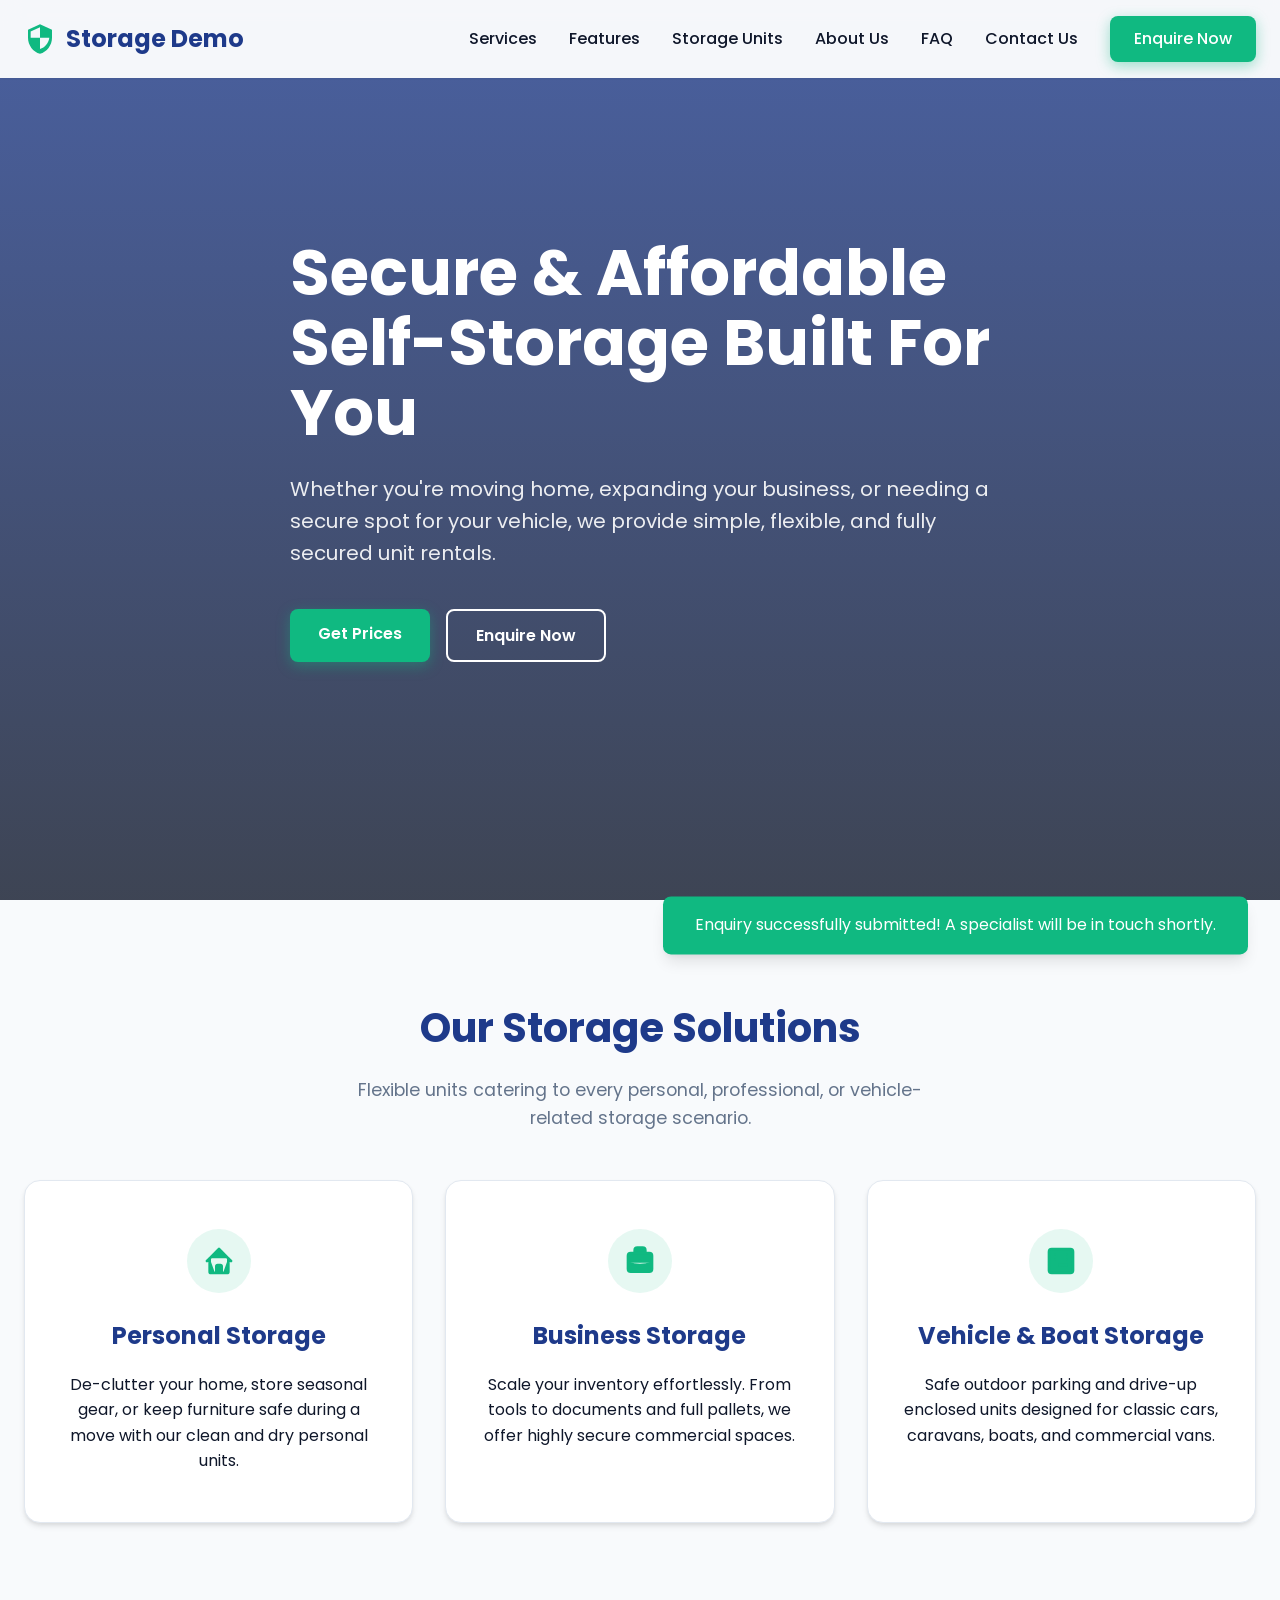
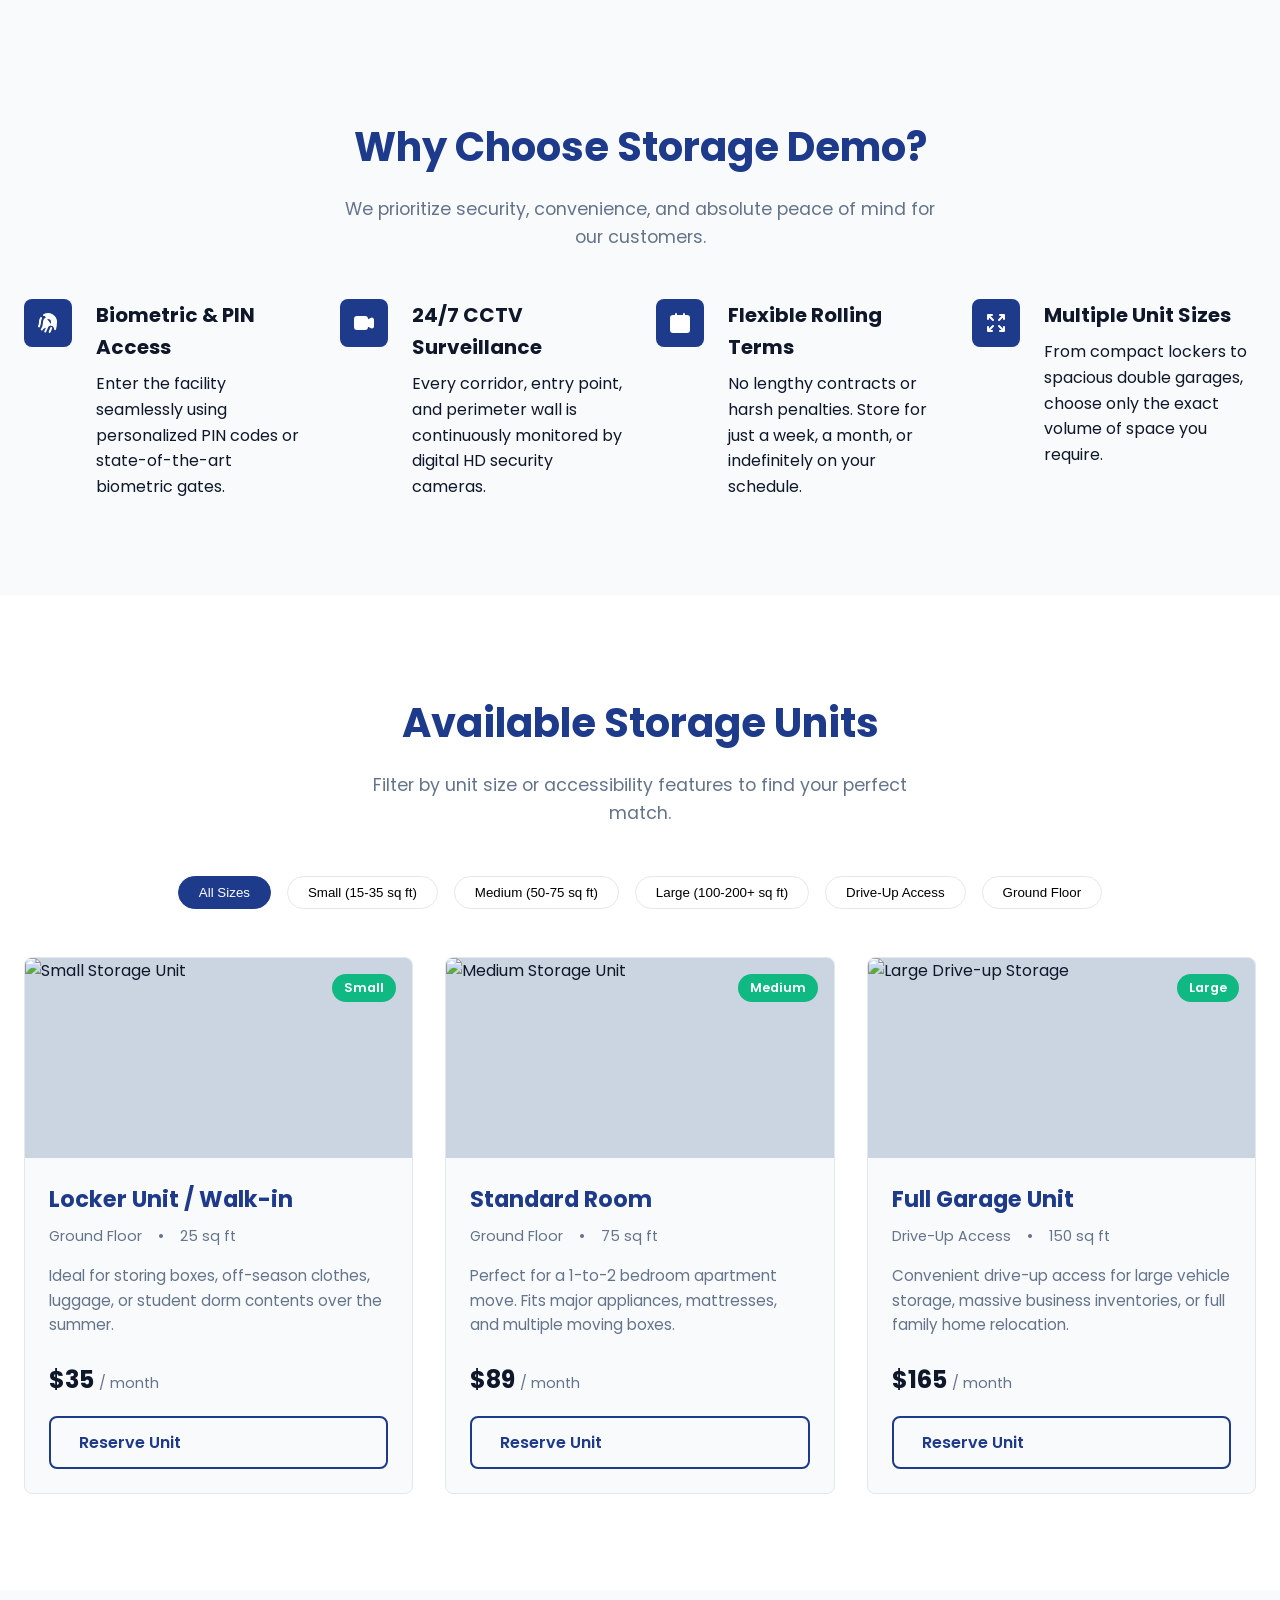
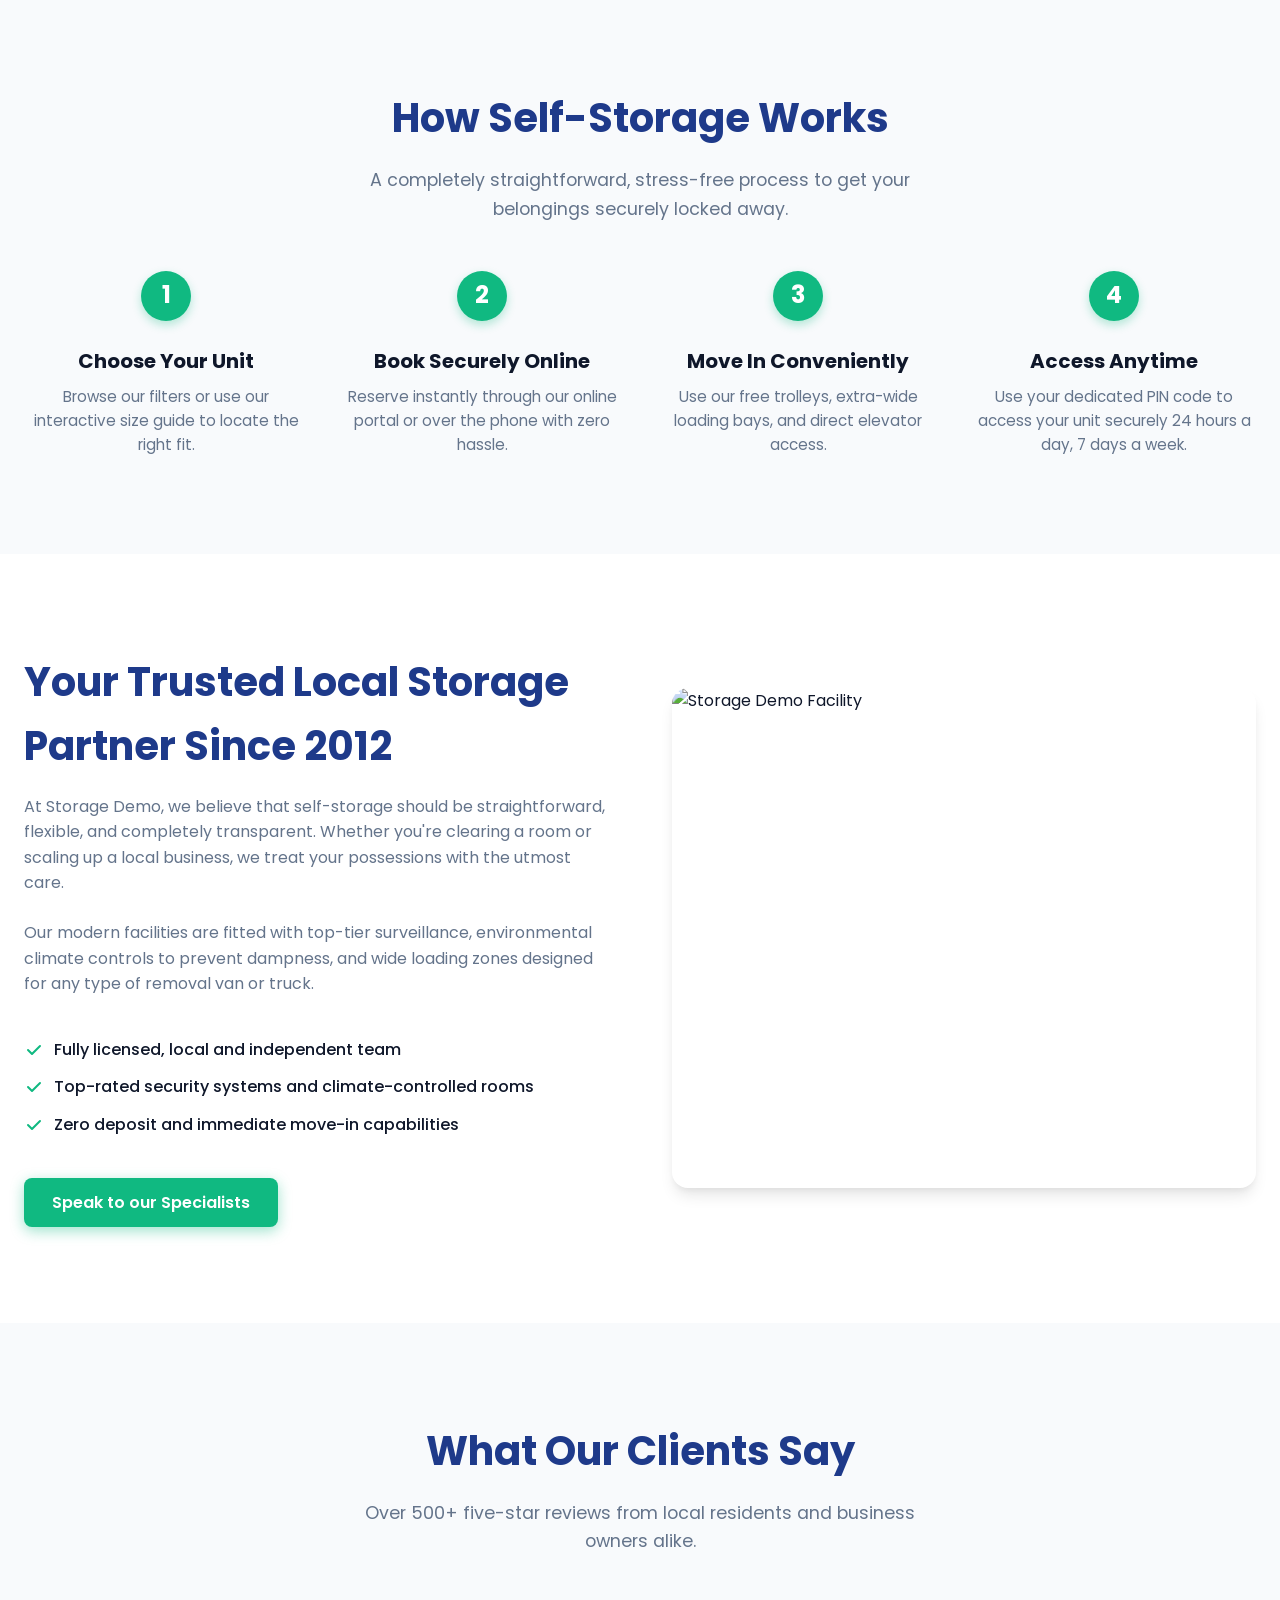
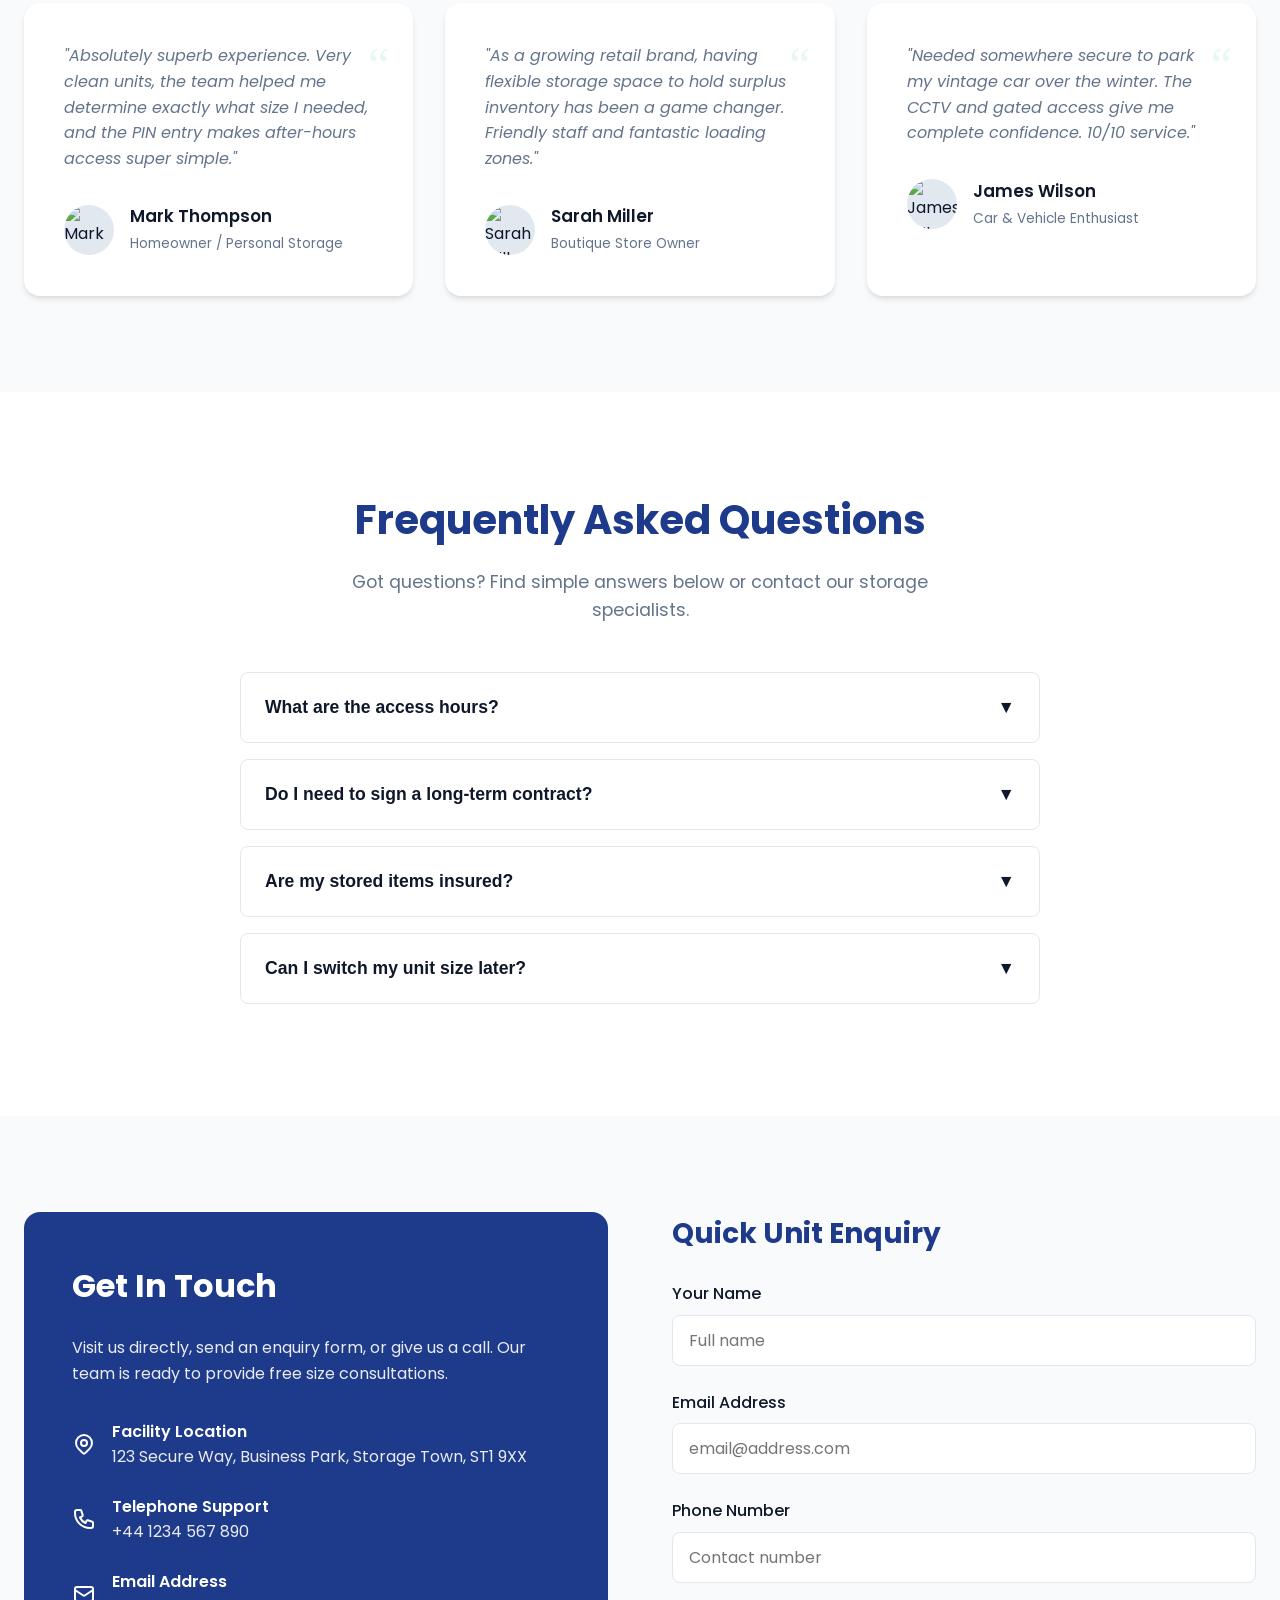
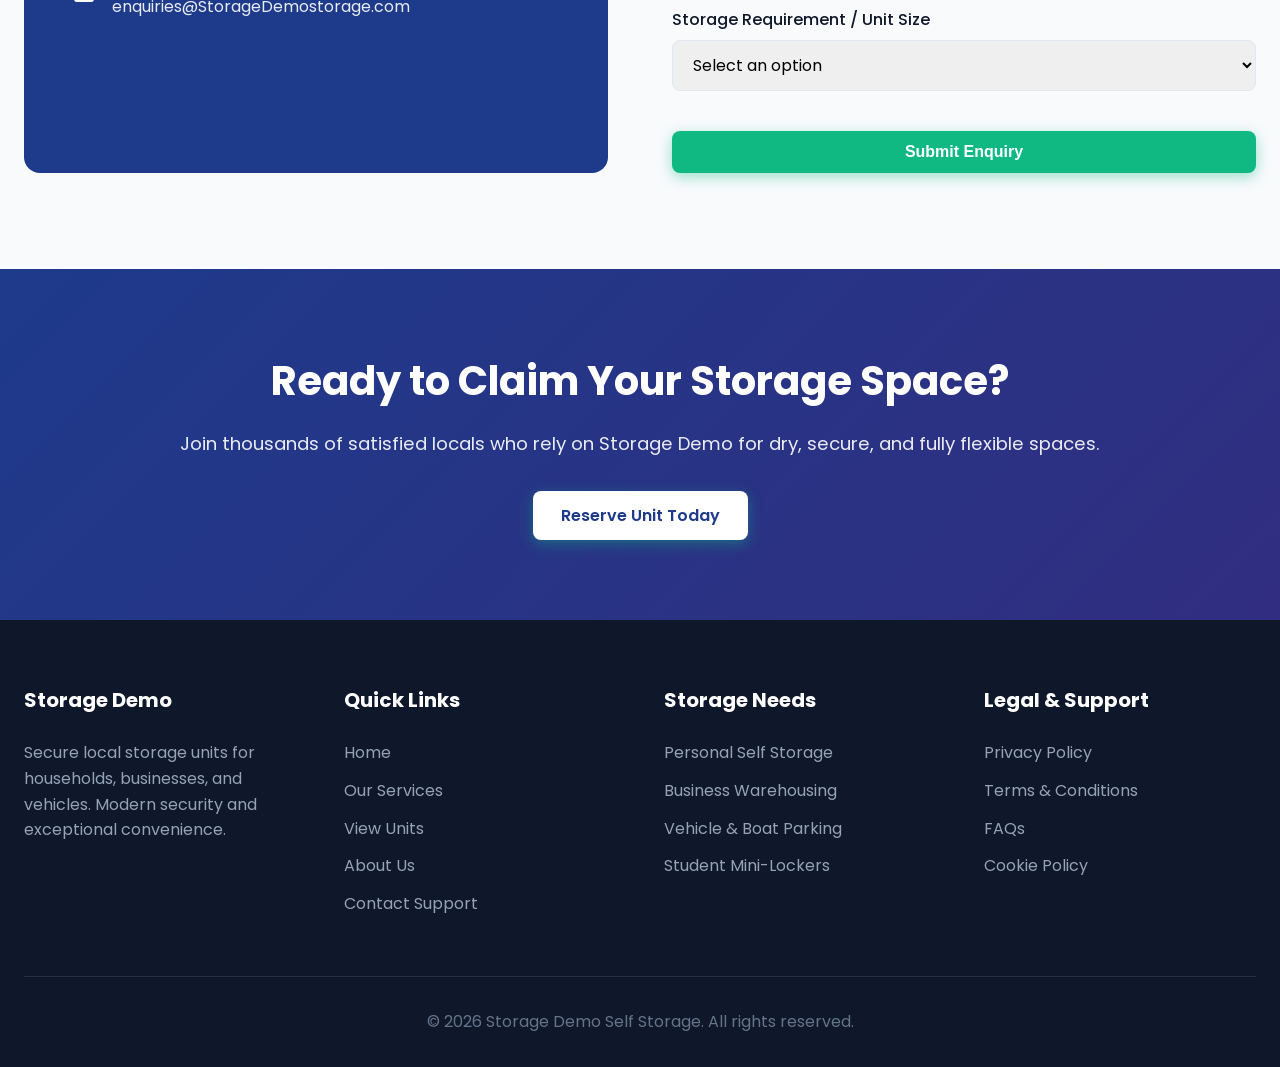
==== index.html @ 761a49e4 "demo storage website" ====
<!DOCTYPE html>
<html lang="en">

<head>
  <meta charset="UTF-8">
  <meta name="viewport" content="width=device-width, initial-scale=1.0">
  <title>Storage Demo Self Storage | Secure, Flexible & Local Storage Units</title>
  <meta name="description"
    content="Secure, flexible local self-storage for personal, business, and vehicle storage needs. Move in today with 24/7 CCTV surveillance and clean modern units.">

  <!-- Preconnect and Google Fonts -->
  <link rel="preconnect" href="https://fonts.googleapis.com">
  <link rel="preconnect" href="https://fonts.gstatic.com" crossorigin>
  <link href="https://fonts.googleapis.com/css2?family=Poppins:wght@300;400;500;600;700&display=swap" rel="stylesheet">

  <!-- Link Custom Stylesheet -->
  <link rel="stylesheet" href="style.css">
</head>

<body>

  <!-- Navigation Bar -->
  <header>
    <div class="container">
      <nav>
        <!-- Brand / Logo -->
        <a href="#home" class="logo">
          <svg viewBox="0 0 24 24" xmlns="http://www.w3.org/2000/svg">
            <path
              d="M12 1L3 5V11C3 16.55 6.84 21.74 12 23C17.16 21.74 21 16.55 21 11V5L12 1ZM12 10.99H19C18.47 14.87 15.68 18.34 12 19.46V11H5V6.3L12 3.19V10.99Z" />
          </svg>
          Storage Demo
        </a>

        <!-- Desktop Navigation Links -->
        <div class="nav-links">
          <a href="#services">Services</a>
          <a href="#features">Features</a>
          <a href="#units">Storage Units</a>
          <a href="about.html">About Us</a>
          <a href="faq.html">FAQ</a>
          <a href="contact.html">Contact Us</a>
          <a href="enquire.html" class="btn btn-primary" style="color: white; padding: 10px 24px;">Enquire Now</a>
        </div>

        <!-- Mobile Hamburger Menu Button -->
        <button class="hamburger" aria-label="Toggle Navigation">
          <svg viewBox="0 0 24 24" fill="none" stroke="currentColor" stroke-width="2">
            <path stroke-linecap="round" stroke-linejoin="round" d="M4 6h16M4 12h16M4 18h16" />
          </svg>
        </button>
      </nav>
    </div>
  </header>

  <!-- Hero Section -->
  <section id="home" class="hero">
    <div class="container">
      <div class="hero-content animate-on-scroll">
        <h1>Secure & Affordable Self-Storage Built For You</h1>
        <p>Whether you're moving home, expanding your business, or needing a secure spot for your vehicle, we provide
          simple, flexible, and fully secured unit rentals.</p>
        <div class="hero-buttons">
          <a href="#units" class="btn btn-primary">Get Prices</a>
          <a href="#contact" class="btn btn-secondary" style="color: white; border-color: white;">Enquire Now</a>
        </div>
      </div>
    </div>
  </section>

  <!-- Services Section -->
  <section id="services" class="services-section">
    <div class="container">
      <h2 class="section-title animate-on-scroll">Our Storage Solutions</h2>
      <p class="section-subtitle animate-on-scroll">Flexible units catering to every personal, professional, or
        vehicle-related storage scenario.</p>

      <div class="services-grid">
        <!-- Service Card 1 -->
        <div class="service-card animate-on-scroll">
          <div class="service-icon">
            <svg viewBox="0 0 24 24" fill="none" stroke="currentColor" stroke-width="2">
              <path stroke-linecap="round" stroke-linejoin="round"
                d="M3 12l2-2m0 0l7-7 7 7M5 10v10a1 1 0 001 1h3m10-11l2 2m-2-2v10a1 1 0 01-1 1h-3m-6 0a1 1 0 001-1v-4a1 1 0 011-1h2a1 1 0 011 1v4a1 1 0 001 1m-6 0h6" />
            </svg>
          </div>
          <h3>Personal Storage</h3>
          <p>De-clutter your home, store seasonal gear, or keep furniture safe during a move with our clean and dry
            personal units.</p>
        </div>

        <!-- Service Card 2 -->
        <div class="service-card animate-on-scroll">
          <div class="service-icon">
            <svg viewBox="0 0 24 24" fill="none" stroke="currentColor" stroke-width="2">
              <path stroke-linecap="round" stroke-linejoin="round"
                d="M21 13.255A23.931 23.931 0 0112 15c-3.183 0-6.22-.62-9-1.745M16 6V4a2 2 0 00-2-2h-4a2 2 0 00-2 2v2m4 6h.01M5 20h14a2 2 0 002-2V8a2 2 0 00-2-2H5a2 2 0 00-2 2v10a2 2 0 002 2z" />
            </svg>
          </div>
          <h3>Business Storage</h3>
          <p>Scale your inventory effortlessly. From tools to documents and full pallets, we offer highly secure
            commercial spaces.</p>
        </div>

        <!-- Service Card 3 -->
        <div class="service-card animate-on-scroll">
          <div class="service-icon">
            <svg viewBox="0 0 24 24" fill="none" stroke="currentColor" stroke-width="2">
              <path stroke-linecap="round" stroke-linejoin="round"
                d="M8 7h8m-8 4h8m-5 4h5M5 3h14a2 2 0 012 2v14a2 2 0 01-2 2H5a2 2 0 01-2-2V5a2 2 0 012-2z" />
            </svg>
          </div>
          <h3>Vehicle & Boat Storage</h3>
          <p>Safe outdoor parking and drive-up enclosed units designed for classic cars, caravans, boats, and commercial
            vans.</p>
        </div>
      </div>
    </div>
  </section>

  <!-- Features Section -->
  <section id="features" class="listing-section" style="background-color: var(--bg-light);">
    <div class="container">
      <h2 class="section-title animate-on-scroll">Why Choose Storage Demo?</h2>
      <p class="section-subtitle animate-on-scroll">We prioritize security, convenience, and absolute peace of mind for
        our customers.</p>

      <div class="features-grid">
        <!-- Feature 1 -->
        <div class="feature-item animate-on-scroll">
          <div class="feature-icon">
            <svg viewBox="0 0 24 24" fill="none" stroke="currentColor" stroke-width="2">
              <path stroke-linecap="round" stroke-linejoin="round"
                d="M12 11c0 3.517-1.009 6.799-2.753 9.571m-3.44-2.04l.054-.09A13.916 13.916 0 008 11a4 4 0 118 0c0 1.017-.07 2.019-.203 3m-2.118 6.844A21.88 21.88 0 0015.171 17m3.839 1.132c.645-2.266.99-4.659.99-7.132A8 8 0 008 4.07M3 15.364c.64-1.319 1-2.8 1-4.364 0-1.457.39-2.823 1.07-4" />
            </svg>
          </div>
          <div class="feature-text">
            <h4>Biometric & PIN Access</h4>
            <p>Enter the facility seamlessly using personalized PIN codes or state-of-the-art biometric gates.</p>
          </div>
        </div>

        <!-- Feature 2 -->
        <div class="feature-item animate-on-scroll">
          <div class="feature-icon">
            <svg viewBox="0 0 24 24" fill="none" stroke="currentColor" stroke-width="2">
              <path stroke-linecap="round" stroke-linejoin="round"
                d="M15 10l4.553-2.276A1 1 0 0121 8.618v6.764a1 1 0 01-1.447.894L15 14M5 18h8a2 2 0 002-2V8a2 2 0 00-2-2H5a2 2 0 00-2 2v8a2 2 0 002 2z" />
            </svg>
          </div>
          <div class="feature-text">
            <h4>24/7 CCTV Surveillance</h4>
            <p>Every corridor, entry point, and perimeter wall is continuously monitored by digital HD security cameras.
            </p>
          </div>
        </div>

        <!-- Feature 3 -->
        <div class="feature-item animate-on-scroll">
          <div class="feature-icon">
            <svg viewBox="0 0 24 24" fill="none" stroke="currentColor" stroke-width="2">
              <path stroke-linecap="round" stroke-linejoin="round"
                d="M8 7V3m8 4V3m-9 8h10M5 21h14a2 2 0 002-2V7a2 2 0 00-2-2H5a2 2 0 00-2 2v12a2 2 0 002 2z" />
            </svg>
          </div>
          <div class="feature-text">
            <h4>Flexible Rolling Terms</h4>
            <p>No lengthy contracts or harsh penalties. Store for just a week, a month, or indefinitely on your
              schedule.</p>
          </div>
        </div>

        <!-- Feature 4 -->
        <div class="feature-item animate-on-scroll">
          <div class="feature-icon">
            <svg viewBox="0 0 24 24" fill="none" stroke="currentColor" stroke-width="2">
              <path stroke-linecap="round" stroke-linejoin="round"
                d="M4 8V4m0 0h4M4 4l5 5m11-1V4m0 0h-4m4 0l-5 5M4 16v4m0 0h4m-4 0l5-5m11 5v-4m0 4h-4m4 0l-5-5" />
            </svg>
          </div>
          <div class="feature-text">
            <h4>Multiple Unit Sizes</h4>
            <p>From compact lockers to spacious double garages, choose only the exact volume of space you require.</p>
          </div>
        </div>
      </div>
    </div>
  </section>

  <!-- Storage Listing Section with Filters -->
  <section id="units" class="listing-section">
    <div class="container">
      <h2 class="section-title animate-on-scroll">Available Storage Units</h2>
      <p class="section-subtitle animate-on-scroll">Filter by unit size or accessibility features to find your perfect
        match.</p>

      <!-- Interactive Filter Controls -->
      <div class="filter-controls animate-on-scroll">
        <button class="filter-btn active" data-filter-type="size" data-filter-value="all">All Sizes</button>
        <button class="filter-btn" data-filter-type="size" data-filter-value="small">Small (15-35 sq ft)</button>
        <button class="filter-btn" data-filter-type="size" data-filter-value="medium">Medium (50-75 sq ft)</button>
        <button class="filter-btn" data-filter-type="size" data-filter-value="large">Large (100-200+ sq ft)</button>
        <button class="filter-btn" data-filter-type="type" data-filter-value="drive-up">Drive-Up Access</button>
        <button class="filter-btn" data-filter-type="type" data-filter-value="ground-floor">Ground Floor</button>
      </div>

      <!-- Filterable Unit Grid -->
      <div class="units-grid animate-on-scroll">

        <!-- Unit 1 -->
        <div class="unit-card" data-size="small" data-type="ground-floor">
          <div class="unit-image">
            <img src="https://images.unsplash.com/photo-1589939705384-5185137a7f0f?auto=format&fit=crop&w=600&q=80"
              alt="Small Storage Unit">
            <span class="unit-tag">Small</span>
          </div>
          <div class="unit-details">
            <h4>Locker Unit / Walk-in</h4>
            <div class="unit-meta">
              <span>Ground Floor</span>
              <span>•</span>
              <span>25 sq ft</span>
            </div>
            <p style="color: var(--text-muted); margin-bottom: 1.5rem; font-size: 0.95rem;">Ideal for storing boxes,
              off-season clothes, luggage, or student dorm contents over the summer.</p>
            <div class="unit-price">$35 <span>/ month</span></div>
            <a href="#contact" class="btn btn-secondary">Reserve Unit</a>
          </div>
        </div>

        <!-- Unit 2 -->
        <div class="unit-card" data-size="medium" data-type="ground-floor">
          <div class="unit-image">
            <img src="https://images.unsplash.com/photo-1578683010236-d716f9a3f461?auto=format&fit=crop&w=600&q=80"
              alt="Medium Storage Unit">
            <span class="unit-tag">Medium</span>
          </div>
          <div class="unit-details">
            <h4>Standard Room</h4>
            <div class="unit-meta">
              <span>Ground Floor</span>
              <span>•</span>
              <span>75 sq ft</span>
            </div>
            <p style="color: var(--text-muted); margin-bottom: 1.5rem; font-size: 0.95rem;">Perfect for a 1-to-2 bedroom
              apartment move. Fits major appliances, mattresses, and multiple moving boxes.</p>
            <div class="unit-price">$89 <span>/ month</span></div>
            <a href="#contact" class="btn btn-secondary">Reserve Unit</a>
          </div>
        </div>

        <!-- Unit 3 -->
        <div class="unit-card" data-size="large" data-type="drive-up">
          <div class="unit-image">
            <img src="https://images.unsplash.com/photo-1605810230434-7631ac76ec81?auto=format&fit=crop&w=600&q=80"
              alt="Large Drive-up Storage">
            <span class="unit-tag">Large</span>
          </div>
          <div class="unit-details">
            <h4>Full Garage Unit</h4>
            <div class="unit-meta">
              <span>Drive-Up Access</span>
              <span>•</span>
              <span>150 sq ft</span>
            </div>
            <p style="color: var(--text-muted); margin-bottom: 1.5rem; font-size: 0.95rem;">Convenient drive-up access
              for large vehicle storage, massive business inventories, or full family home relocation.</p>
            <div class="unit-price">$165 <span>/ month</span></div>
            <a href="#contact" class="btn btn-secondary">Reserve Unit</a>
          </div>
        </div>

      </div>
    </div>
  </section>

  <!-- Process Section -->
  <section id="process" style="background-color: var(--bg-light);">
    <div class="container">
      <h2 class="section-title animate-on-scroll">How Self-Storage Works</h2>
      <p class="section-subtitle animate-on-scroll">A completely straightforward, stress-free process to get your
        belongings securely locked away.</p>

      <div class="process-grid animate-on-scroll">
        <div class="process-step">
          <div class="step-number">1</div>
          <h4>Choose Your Unit</h4>
          <p style="color: var(--text-muted); font-size: 0.95rem;">Browse our filters or use our interactive size guide
            to locate the right fit.</p>
        </div>
        <div class="process-step">
          <div class="step-number">2</div>
          <h4>Book Securely Online</h4>
          <p style="color: var(--text-muted); font-size: 0.95rem;">Reserve instantly through our online portal or over
            the phone with zero hassle.</p>
        </div>
        <div class="process-step">
          <div class="step-number">3</div>
          <h4>Move In Conveniently</h4>
          <p style="color: var(--text-muted); font-size: 0.95rem;">Use our free trolleys, extra-wide loading bays, and
            direct elevator access.</p>
        </div>
        <div class="process-step">
          <div class="step-number">4</div>
          <h4>Access Anytime</h4>
          <p style="color: var(--text-muted); font-size: 0.95rem;">Use your dedicated PIN code to access your unit
            securely 24 hours a day, 7 days a week.</p>
        </div>
      </div>
    </div>
  </section>

  <!-- About Us Section -->
  <section id="about" class="about-section">
    <div class="container about-container">
      <div class="about-content animate-on-scroll">
        <h2 class="section-title" style="text-align: left;">Your Trusted Local Storage Partner Since 2012</h2>
        <p style="margin-bottom: 1.5rem; color: var(--text-muted);">At Storage Demo, we believe that self-storage should
          be straightforward, flexible, and completely transparent. Whether you're clearing a room or scaling up a local
          business, we treat your possessions with the utmost care.</p>
        <p style="margin-bottom: 2.5rem; color: var(--text-muted);">Our modern facilities are fitted with top-tier
          surveillance, environmental climate controls to prevent dampness, and wide loading zones designed for any type
          of removal van or truck.</p>
        <ul style="margin-bottom: 2.5rem; display: flex; flex-direction: column; gap: 0.75rem;">
          <li style="display: flex; align-items: center; gap: 10px; font-weight: 500;">
            <svg style="width: 20px; height: 20px; fill: var(--accent);" viewBox="0 0 20 20">
              <path fill-rule="evenodd"
                d="M16.707 5.293a1 1 0 010 1.414l-8 8a1 1 0 01-1.414 0l-4-4a1 1 0 011.414-1.414L8 12.586l7.293-7.293a1 1 0 011.414 0z"
                clip-rule="evenodd" />
            </svg>
            Fully licensed, local and independent team
          </li>
          <li style="display: flex; align-items: center; gap: 10px; font-weight: 500;">
            <svg style="width: 20px; height: 20px; fill: var(--accent);" viewBox="0 0 20 20">
              <path fill-rule="evenodd"
                d="M16.707 5.293a1 1 0 010 1.414l-8 8a1 1 0 01-1.414 0l-4-4a1 1 0 011.414-1.414L8 12.586l7.293-7.293a1 1 0 011.414 0z"
                clip-rule="evenodd" />
            </svg>
            Top-rated security systems and climate-controlled rooms
          </li>
          <li style="display: flex; align-items: center; gap: 10px; font-weight: 500;">
            <svg style="width: 20px; height: 20px; fill: var(--accent);" viewBox="0 0 20 20">
              <path fill-rule="evenodd"
                d="M16.707 5.293a1 1 0 010 1.414l-8 8a1 1 0 01-1.414 0l-4-4a1 1 0 011.414-1.414L8 12.586l7.293-7.293a1 1 0 011.414 0z"
                clip-rule="evenodd" />
            </svg>
            Zero deposit and immediate move-in capabilities
          </li>
        </ul>
        <a href="#contact" class="btn btn-primary">Speak to our Specialists</a>
      </div>
      <div class="about-img animate-on-scroll">
        <img src="https://images.unsplash.com/photo-1589792923962-537704632910?auto=format&fit=crop&w=1000&q=80"
          alt="Storage Demo Facility">
      </div>
    </div>
  </section>

  <!-- Testimonials Section -->
  <section id="testimonials" style="background-color: var(--bg-light);">
    <div class="container">
      <h2 class="section-title animate-on-scroll">What Our Clients Say</h2>
      <p class="section-subtitle animate-on-scroll">Over 500+ five-star reviews from local residents and business owners
        alike.</p>

      <div class="testimonials-grid animate-on-scroll">
        <!-- Testimonial 1 -->
        <div class="testimonial-card">
          <div class="quote-icon">“</div>
          <p style="color: var(--text-muted); font-style: italic; z-index: 2; position: relative;">"Absolutely superb
            experience. Very clean units, the team helped me determine exactly what size I needed, and the PIN entry
            makes after-hours access super simple."</p>
          <div class="user-info">
            <img src="https://images.unsplash.com/photo-1507003211169-0a1dd7228f2d?auto=format&fit=crop&w=100&q=80"
              alt="Mark Thompson" class="avatar">
            <div>
              <h5 style="font-weight: 600; font-size: 1.05rem;">Mark Thompson</h5>
              <span style="font-size: 0.85rem; color: var(--text-muted);">Homeowner / Personal Storage</span>
            </div>
          </div>
        </div>

        <!-- Testimonial 2 -->
        <div class="testimonial-card">
          <div class="quote-icon">“</div>
          <p style="color: var(--text-muted); font-style: italic; z-index: 2; position: relative;">"As a growing retail
            brand, having flexible storage space to hold surplus inventory has been a game changer. Friendly staff and
            fantastic loading zones."</p>
          <div class="user-info">
            <img src="https://images.unsplash.com/photo-1494790108377-be9c29b29330?auto=format&fit=crop&w=100&q=80"
              alt="Sarah Miller" class="avatar">
            <div>
              <h5 style="font-weight: 600; font-size: 1.05rem;">Sarah Miller</h5>
              <span style="font-size: 0.85rem; color: var(--text-muted);">Boutique Store Owner</span>
            </div>
          </div>
        </div>

        <!-- Testimonial 3 -->
        <div class="testimonial-card">
          <div class="quote-icon">“</div>
          <p style="color: var(--text-muted); font-style: italic; z-index: 2; position: relative;">"Needed somewhere
            secure to park my vintage car over the winter. The CCTV and gated access give me complete confidence. 10/10
            service."</p>
          <div class="user-info">
            <img src="https://images.unsplash.com/photo-1500648767791-00dcc994a43e?auto=format&fit=crop&w=100&q=80"
              alt="James Wilson" class="avatar">
            <div>
              <h5 style="font-weight: 600; font-size: 1.05rem;">James Wilson</h5>
              <span style="font-size: 0.85rem; color: var(--text-muted);">Car & Vehicle Enthusiast</span>
            </div>
          </div>
        </div>
      </div>
    </div>
  </section>

  <!-- FAQ Section with Accordion -->
  <section id="faq" class="about-section">
    <div class="container">
      <h2 class="section-title animate-on-scroll">Frequently Asked Questions</h2>
      <p class="section-subtitle animate-on-scroll">Got questions? Find simple answers below or contact our storage
        specialists.</p>

      <div class="faq-container animate-on-scroll">
        <!-- FAQ 1 -->
        <div class="accordion-item">
          <button class="accordion-header">
            What are the access hours?
            <span class="icon-toggle">▼</span>
          </button>
          <div class="accordion-content">
            <p>Our facility provides 24-hour access, 7 days a week for all standard and premium units. Each customer is
              assigned a unique PIN code that operates the main entry gates and internal doors.</p>
          </div>
        </div>

        <!-- FAQ 2 -->
        <div class="accordion-item">
          <button class="accordion-header">
            Do I need to sign a long-term contract?
            <span class="icon-toggle">▼</span>
          </button>
          <div class="accordion-content">
            <p>Not at all! We operate on flexible, rolling agreements with a 7-day minimum rental period. You only pay
              for the exact duration you use the unit.</p>
          </div>
        </div>

        <!-- FAQ 3 -->
        <div class="accordion-item">
          <button class="accordion-header">
            Are my stored items insured?
            <span class="icon-toggle">▼</span>
          </button>
          <div class="accordion-content">
            <p>Yes. While we maintain a highly secure facility, we require all customers to carry active insurance for
              their stored goods. We offer affordable coverage policies directly at the front office during move-in.</p>
          </div>
        </div>

        <!-- FAQ 4 -->
        <div class="accordion-item">
          <button class="accordion-header">
            Can I switch my unit size later?
            <span class="icon-toggle">▼</span>
          </button>
          <div class="accordion-content">
            <p>Absolutely. If you find you need more or less space, our team makes it extremely simple to transfer to a
              different sized unit at any time, subject to availability.</p>
          </div>
        </div>
      </div>
    </div>
  </section>

  <!-- Contact Section -->
  <section id="contact" style="background-color: var(--bg-light);">
    <div class="container">
      <div class="contact-grid">
        <!-- Location & Contact Info -->
        <div class="contact-info animate-on-scroll">
          <h3>Get In Touch</h3>
          <p style="margin-bottom: 2rem; opacity: 0.9;">Visit us directly, send an enquiry form, or give us a call. Our
            team is ready to provide free size consultations.</p>

          <div class="contact-item">
            <svg style="width: 24px; height: 24px; fill: none; stroke: currentColor; stroke-width: 2;"
              viewBox="0 0 24 24">
              <path stroke-linecap="round" stroke-linejoin="round"
                d="M17.657 16.657L13.414 20.9a2 2 0 01-2.827 0l-4.244-4.243a8 8 0 1111.314 0z" />
              <path stroke-linecap="round" stroke-linejoin="round" d="M15 11a3 3 0 11-6 0 3 3 0 016 0z" />
            </svg>
            <div>
              <span style="display: block; font-weight: 600;">Facility Location</span>
              <span style="opacity: 0.9;">123 Secure Way, Business Park, Storage Town, ST1 9XX</span>
            </div>
          </div>

          <div class="contact-item">
            <svg style="width: 24px; height: 24px; fill: none; stroke: currentColor; stroke-width: 2;"
              viewBox="0 0 24 24">
              <path stroke-linecap="round" stroke-linejoin="round"
                d="M3 5a2 2 0 012-2h3.28a1 1 0 01.948.684l1.498 4.493a1 1 0 01-.502 1.21l-2.257 1.13a11.042 11.042 0 005.516 5.516l1.13-2.257a1 1 0 011.21-.502l4.493 1.498a1 1 0 01.684.949V19a2 2 0 01-2 2h-1C9.716 21 3 14.284 3 6V5z" />
            </svg>
            <div>
              <span style="display: block; font-weight: 600;">Telephone Support</span>
              <span style="opacity: 0.9;">+44 1234 567 890</span>
            </div>
          </div>

          <div class="contact-item">
            <svg style="width: 24px; height: 24px; fill: none; stroke: currentColor; stroke-width: 2;"
              viewBox="0 0 24 24">
              <path stroke-linecap="round" stroke-linejoin="round"
                d="M3 8l7.89 5.26a2 2 0 002.22 0L21 8M5 19h14a2 2 0 002-2V7a2 2 0 00-2-2H5a2 2 0 00-2 2v10a2 2 0 002 2z" />
            </svg>
            <div>
              <span style="display: block; font-weight: 600;">Email Address</span>
              <span style="opacity: 0.9;">enquiries@StorageDemostorage.com</span>
            </div>
          </div>
        </div>

        <!-- Enquiry Form -->
        <div class="contact-form animate-on-scroll">
          <h3 style="font-size: 1.75rem; margin-bottom: 1.5rem; color: var(--primary);">Quick Unit Enquiry</h3>
          <form id="enquiry-form">
            <div class="form-group">
              <label for="name">Your Name</label>
              <input type="text" id="name" placeholder="Full name" required>
            </div>

            <div class="form-group">
              <label for="email">Email Address</label>
              <input type="email" id="email" placeholder="email@address.com" required>
            </div>

            <div class="form-group">
              <label for="phone">Phone Number</label>
              <input type="tel" id="phone" placeholder="Contact number" required>
            </div>

            <div class="form-group">
              <label for="storage-needs">Storage Requirement / Unit Size</label>
              <select id="storage-needs" required>
                <option value="" disabled selected>Select an option</option>
                <option value="small">Small Locker / Box Room</option>
                <option value="medium">Medium Standard Unit</option>
                <option value="large">Large Garage / Drive-Up</option>
                <option value="vehicle">Car & Vehicle Storage</option>
                <option value="unsure">Not Sure - Needs Advice</option>
              </select>
            </div>

            <button type="submit" class="btn btn-primary" style="margin-top: 1rem;">Submit Enquiry</button>
          </form>
        </div>
      </div>
    </div>
  </section>

  <!-- Final CTA Banner -->
  <section class="final-cta">
    <div class="container animate-on-scroll">
      <h2 style="font-size: 2.5rem; margin-bottom: 1rem;">Ready to Claim Your Storage Space?</h2>
      <p style="font-size: 1.15rem; margin-bottom: 2rem; opacity: 0.9;">Join thousands of satisfied locals who rely on
        Storage Demo for dry, secure, and fully flexible spaces.</p>
      <a href="#contact" class="btn btn-primary" style="background: white; color: var(--primary);">Reserve Unit
        Today</a>
    </div>
  </section>

  <!-- Footer -->
  <footer>
    <div class="container">
      <div class="footer-grid">
        <!-- Col 1: Brand -->
        <div class="footer-col">
          <h4>Storage Demo</h4>
          <p style="color: #94a3b8; margin-bottom: 1.5rem;">Secure local storage units for households, businesses, and
            vehicles. Modern security and exceptional convenience.</p>
        </div>

        <!-- Col 2: Navigation Links -->
        <div class="footer-col">
          <h4>Quick Links</h4>
          <ul class="footer-links">
            <li><a href="#home">Home</a></li>
            <li><a href="#services">Our Services</a></li>
            <li><a href="#units">View Units</a></li>
            <li><a href="about.html">About Us</a></li>
            <li><a href="contact.html">Contact Support</a></li>
          </ul>
        </div>

        <!-- Col 3: Storage Categories -->
        <div class="footer-col">
          <h4>Storage Needs</h4>
          <ul class="footer-links">
            <li><a href="#units">Personal Self Storage</a></li>
            <li><a href="#units">Business Warehousing</a></li>
            <li><a href="#units">Vehicle & Boat Parking</a></li>
            <li><a href="#units">Student Mini-Lockers</a></li>
          </ul>
        </div>

        <!-- Col 4: Legal & Social -->
        <div class="footer-col">
          <h4>Legal & Support</h4>
          <ul class="footer-links">
            <li><a href="privacy.html">Privacy Policy</a></li>
            <li><a href="terms.html">Terms & Conditions</a></li>
            <li><a href="faq.html">FAQs</a></li>
            <li><a href="#">Cookie Policy</a></li>
          </ul>
        </div>
      </div>

      <div class="footer-bottom">
        <p>&copy; 2026 Storage Demo Self Storage. All rights reserved.</p>
      </div>
    </div>
  </footer>

  <!-- Floating Toast Success Notification -->
  <div id="toast">Enquiry successfully submitted! A specialist will be in touch shortly.</div>

  <!-- Link Custom Script -->
  <script src="script.js"></script>
</body>

</html>
---- style.css ----
@import url('https://fonts.googleapis.com/css2?family=Poppins:wght@300;400;500;600;700&display=swap');

:root {
  --primary: #1e3a8a; /* Deep modern blue */
  --primary-hover: #172554;
  --accent: #10b981; /* Fresh energetic green */
  --accent-hover: #059669;
  --bg-light: #f8fafc;
  --bg-white: #ffffff;
  --text-main: #0f172a;
  --text-muted: #64748b;
  --border-color: #e2e8f0;
  --shadow-sm: 0 1px 2px 0 rgba(0, 0, 0, 0.05);
  --shadow-md: 0 4px 6px -1px rgba(0, 0, 0, 0.1), 0 2px 4px -1px rgba(0, 0, 0, 0.06);
  --shadow-lg: 0 10px 15px -3px rgba(0, 0, 0, 0.1), 0 4px 6px -2px rgba(0, 0, 0, 0.05);
  --transition: all 0.3s cubic-bezier(0.4, 0, 0.2, 1);
  --radius-md: 8px;
  --radius-lg: 16px;
}

* {
  margin: 0;
  padding: 0;
  box-sizing: border-box;
}

html {
  scroll-behavior: smooth;
  font-family: 'Poppins', sans-serif;
  color: var(--text-main);
  background-color: var(--bg-light);
}

body {
  line-height: 1.6;
  overflow-x: hidden;
}

/* Base Styles & Typography */
a {
  text-decoration: none;
  color: inherit;
}

ul {
  list-style: none;
}

.container {
  max-width: 1280px;
  margin: 0 auto;
  padding: 0 24px;
}

.section-title {
  font-size: 2.5rem;
  font-weight: 700;
  color: var(--primary);
  text-align: center;
  margin-bottom: 1rem;
}

.section-subtitle {
  text-align: center;
  color: var(--text-muted);
  max-width: 600px;
  margin: 0 auto 3rem auto;
  font-size: 1.1rem;
}

section {
  padding: 6rem 0;
}

/* Button Styles */
.btn {
  display: inline-block;
  padding: 12px 28px;
  font-weight: 600;
  border-radius: var(--radius-md);
  cursor: pointer;
  border: none;
  transition: var(--transition);
  font-size: 1rem;
}

.btn-primary {
  background-color: var(--accent);
  color: white;
  box-shadow: 0 4px 14px rgba(16, 185, 129, 0.4);
}

.btn-primary:hover {
  background-color: var(--accent-hover);
  transform: translateY(-2px);
  box-shadow: 0 6px 20px rgba(16, 185, 129, 0.6);
}

.btn-secondary {
  background-color: transparent;
  color: var(--primary);
  border: 2px solid var(--primary);
}

.btn-secondary:hover {
  background-color: var(--primary);
  color: white;
  transform: translateY(-2px);
}

/* Navigation */
header {
  background: rgba(255, 255, 255, 0.95);
  backdrop-filter: blur(10px);
  position: fixed;
  width: 100%;
  top: 0;
  left: 0;
  z-index: 1000;
  box-shadow: var(--shadow-sm);
  padding: 1rem 0;
}

nav {
  display: flex;
  justify-content: space-between;
  align-items: center;
}

.logo {
  font-size: 1.5rem;
  font-weight: 700;
  color: var(--primary);
  display: flex;
  align-items: center;
  gap: 10px;
}

.logo svg {
  width: 32px;
  height: 32px;
  fill: var(--accent);
}

.nav-links {
  display: flex;
  gap: 2rem;
  align-items: center;
}

.nav-links a {
  font-weight: 500;
  color: var(--text-main);
  transition: var(--transition);
  position: relative;
}

.nav-links a::after {
  content: '';
  position: absolute;
  width: 0%;
  height: 2px;
  background: var(--accent);
  bottom: -4px;
  left: 0;
  transition: var(--transition);
}

.nav-links a:hover::after {
  width: 100%;
}

.hamburger {
  display: none;
  cursor: pointer;
  background: none;
  border: none;
}

.hamburger svg {
  width: 28px;
  height: 28px;
  fill: var(--primary);
}

/* Hero Section */
.hero {
  height: 100vh;
  display: flex;
  align-items: center;
  position: relative;
  overflow: hidden;
  background: linear-gradient(rgba(30, 58, 138, 0.8), rgba(15, 23, 42, 0.8)), url('https://images.unsplash.com/photo-1600585154340-be6161a56a0c?auto=format&fit=crop&w=1920&q=80') center/cover no-repeat;
  color: white;
}

.hero-content {
  max-width: 700px;
  position: relative;
  z-index: 2;
}

.hero h1 {
  font-size: 4rem;
  font-weight: 700;
  line-height: 1.1;
  margin-bottom: 1.5rem;
}

.hero p {
  font-size: 1.25rem;
  margin-bottom: 2.5rem;
  opacity: 0.9;
}

.hero-buttons {
  display: flex;
  gap: 1rem;
}

/* Services Cards Section */
.services-grid {
  display: grid;
  grid-template-columns: repeat(auto-fit, minmax(300px, 1fr));
  gap: 2rem;
  margin-top: 3rem;
}

.service-card {
  background: var(--bg-white);
  padding: 3rem 2rem;
  border-radius: var(--radius-lg);
  box-shadow: var(--shadow-md);
  text-align: center;
  transition: var(--transition);
  border: 1px solid var(--border-color);
}

.service-card:hover {
  transform: translateY(-10px);
  box-shadow: var(--shadow-lg);
  border-color: var(--accent);
}

.service-icon {
  width: 64px;
  height: 64px;
  margin: 0 auto 1.5rem auto;
  background: rgba(16, 185, 129, 0.1);
  border-radius: 50%;
  display: flex;
  align-items: center;
  justify-content: center;
  color: var(--accent);
}

.service-icon svg {
  width: 32px;
  height: 32px;
  fill: currentColor;
}

.service-card h3 {
  font-size: 1.5rem;
  margin-bottom: 1rem;
  color: var(--primary);
}

/* Features Section */
.features-grid {
  display: grid;
  grid-template-columns: repeat(auto-fit, minmax(250px, 1fr));
  gap: 2rem;
}

.feature-item {
  display: flex;
  align-items: flex-start;
  gap: 1.5rem;
}

.feature-icon {
  flex-shrink: 0;
  width: 48px;
  height: 48px;
  background: var(--primary);
  border-radius: var(--radius-md);
  display: flex;
  align-items: center;
  justify-content: center;
  color: white;
}

.feature-icon svg {
  width: 24px;
  height: 24px;
  fill: currentColor;
}

.feature-text h4 {
  font-size: 1.25rem;
  margin-bottom: 0.5rem;
}

/* Storage Listings (Filter) */
.listing-section {
  background: var(--bg-white);
}

.filter-controls {
  display: flex;
  flex-wrap: wrap;
  gap: 1rem;
  justify-content: center;
  margin-bottom: 3rem;
}

.filter-btn {
  padding: 8px 20px;
  border-radius: 30px;
  border: 1px solid var(--border-color);
  background: white;
  cursor: pointer;
  font-weight: 500;
  transition: var(--transition);
}

.filter-btn.active, .filter-btn:hover {
  background: var(--primary);
  color: white;
  border-color: var(--primary);
}

.units-grid {
  display: grid;
  grid-template-columns: repeat(auto-fill, minmax(320px, 1fr));
  gap: 2rem;
}

.unit-card {
  background: var(--bg-light);
  border-radius: var(--radius-md);
  overflow: hidden;
  border: 1px solid var(--border-color);
  transition: var(--transition);
  display: flex;
  flex-direction: column;
}

.unit-card:hover {
  transform: translateY(-5px);
  box-shadow: var(--shadow-md);
}

.unit-image {
  height: 200px;
  background: #cbd5e1;
  position: relative;
}

.unit-image img {
  width: 100%;
  height: 100%;
  object-fit: cover;
}

.unit-tag {
  position: absolute;
  top: 1rem;
  right: 1rem;
  background: var(--accent);
  color: white;
  padding: 4px 12px;
  border-radius: 20px;
  font-size: 0.8rem;
  font-weight: 600;
}

.unit-details {
  padding: 1.5rem;
  flex: 1;
  display: flex;
  flex-direction: column;
}

.unit-details h4 {
  font-size: 1.4rem;
  color: var(--primary);
  margin-bottom: 0.5rem;
}

.unit-meta {
  display: flex;
  gap: 1rem;
  font-size: 0.9rem;
  color: var(--text-muted);
  margin-bottom: 1rem;
}

.unit-price {
  font-size: 1.5rem;
  font-weight: 700;
  color: var(--text-main);
  margin: auto 0 1rem 0;
}

.unit-price span {
  font-size: 0.9rem;
  font-weight: 400;
  color: var(--text-muted);
}

/* Process Section */
.process-grid {
  display: grid;
  grid-template-columns: repeat(auto-fit, minmax(220px, 1fr));
  gap: 2rem;
  position: relative;
}

.process-step {
  text-align: center;
  position: relative;
}

.step-number {
  width: 50px;
  height: 50px;
  background: var(--accent);
  color: white;
  border-radius: 50%;
  display: flex;
  align-items: center;
  justify-content: center;
  font-size: 1.5rem;
  font-weight: 700;
  margin: 0 auto 1.5rem auto;
  box-shadow: 0 4px 10px rgba(16, 185, 129, 0.3);
}

.process-step h4 {
  font-size: 1.25rem;
  margin-bottom: 0.5rem;
}

/* About Section */
.about-section {
  background: var(--bg-white);
}

.about-container {
  display: grid;
  grid-template-columns: 1fr 1fr;
  gap: 4rem;
  align-items: center;
}

.about-img {
  position: relative;
  border-radius: var(--radius-lg);
  overflow: hidden;
  box-shadow: var(--shadow-lg);
  height: 500px;
}

.about-img img {
  width: 100%;
  height: 100%;
  object-fit: cover;
}

/* Testimonials */
.testimonials-grid {
  display: grid;
  grid-template-columns: repeat(auto-fit, minmax(300px, 1fr));
  gap: 2rem;
}

.testimonial-card {
  background: var(--bg-white);
  padding: 2.5rem;
  border-radius: var(--radius-lg);
  box-shadow: var(--shadow-md);
  position: relative;
}

.quote-icon {
  position: absolute;
  top: 1.5rem;
  right: 1.5rem;
  font-size: 3rem;
  color: rgba(16, 185, 129, 0.1);
  font-family: serif;
}

.user-info {
  display: flex;
  align-items: center;
  gap: 1rem;
  margin-top: 2rem;
}

.avatar {
  width: 50px;
  height: 50px;
  border-radius: 50%;
  background: var(--border-color);
  object-fit: cover;
}

/* FAQ Accordion */
.faq-container {
  max-width: 800px;
  margin: 0 auto;
}

.accordion-item {
  border: 1px solid var(--border-color);
  border-radius: var(--radius-md);
  margin-bottom: 1rem;
  background: var(--bg-white);
  overflow: hidden;
}

.accordion-header {
  width: 100%;
  padding: 1.5rem;
  background: none;
  border: none;
  outline: none;
  text-align: left;
  cursor: pointer;
  display: flex;
  justify-content: space-between;
  align-items: center;
  font-weight: 600;
  font-size: 1.1rem;
  color: var(--text-main);
  transition: var(--transition);
}

.accordion-header:hover {
  color: var(--accent);
}

.accordion-content {
  max-height: 0;
  overflow: hidden;
  transition: max-height 0.3s ease-out;
  background: var(--bg-light);
}

.accordion-content p {
  padding: 1.5rem;
  color: var(--text-muted);
}

.icon-toggle {
  transition: transform 0.3s ease;
}

.active .icon-toggle {
  transform: rotate(180deg);
}

/* Contact Section */
.contact-grid {
  display: grid;
  grid-template-columns: 1fr 1fr;
  gap: 4rem;
}

.contact-info {
  padding: 3rem;
  background: var(--primary);
  color: white;
  border-radius: var(--radius-lg);
}

.contact-info h3 {
  font-size: 2rem;
  margin-bottom: 1.5rem;
}

.contact-item {
  display: flex;
  align-items: center;
  gap: 1rem;
  margin-bottom: 1.5rem;
}

.contact-form form {
  display: grid;
  gap: 1.5rem;
}

.form-group {
  display: flex;
  flex-direction: column;
  gap: 0.5rem;
}

.form-group label {
  font-weight: 500;
}

.form-group input, .form-group select, .form-group textarea {
  padding: 12px 16px;
  border: 1px solid var(--border-color);
  border-radius: var(--radius-md);
  font-family: inherit;
  font-size: 1rem;
  outline: none;
  transition: var(--transition);
}

.form-group input:focus, .form-group select:focus, .form-group textarea:focus {
  border-color: var(--accent);
  box-shadow: 0 0 0 3px rgba(16, 185, 129, 0.1);
}

/* Final CTA */
.final-cta {
  background: linear-gradient(135deg, var(--primary) 0%, #312e81 100%);
  color: white;
  text-align: center;
  padding: 5rem 0;
}

/* Footer */
footer {
  background: #0f172a;
  color: white;
  padding: 4rem 0 2rem 0;
}

.footer-grid {
  display: grid;
  grid-template-columns: repeat(auto-fit, minmax(200px, 1fr));
  gap: 3rem;
  margin-bottom: 3rem;
}

.footer-col h4 {
  font-size: 1.25rem;
  margin-bottom: 1.5rem;
  color: white;
}

.footer-links li {
  margin-bottom: 0.75rem;
}

.footer-links a {
  color: #94a3b8;
  transition: var(--transition);
}

.footer-links a:hover {
  color: white;
}

.footer-bottom {
  text-align: center;
  padding-top: 2rem;
  border-top: 1px solid rgba(255, 255, 255, 0.1);
  color: #64748b;
}

/* Toast/Alert Notification */
#toast {
  position: fixed;
  bottom: 2rem;
  right: 2rem;
  background: var(--accent);
  color: white;
  padding: 1rem 2rem;
  border-radius: var(--radius-md);
  box-shadow: var(--shadow-lg);
  transform: translateY(150%);
  transition: transform 0.4s cubic-bezier(0.175, 0.885, 0.32, 1.275);
  z-index: 9999;
}

#toast.show {
  transform: translateY(0);
}

/* Animation on Scroll */
.animate-on-scroll {
  opacity: 0;
  transform: translateY(30px);
  transition: opacity 0.8s ease-out, transform 0.8s ease-out;
}

.animate-on-scroll.visible {
  opacity: 1;
  transform: translateY(0);
}

/* Responsive */
@media (max-width: 992px) {
  .about-container, .contact-grid {
    grid-template-columns: 1fr;
  }
}

@media (max-width: 768px) {
  .hero h1 {
    font-size: 2.5rem;
  }
  
  .nav-links {
    display: none;
    position: absolute;
    top: 100%;
    left: 0;
    width: 100%;
    background: white;
    flex-direction: column;
    padding: 2rem 0;
    box-shadow: var(--shadow-md);
  }

  .nav-links.active {
    display: flex;
  }

  .hamburger {
    display: block;
  }
}
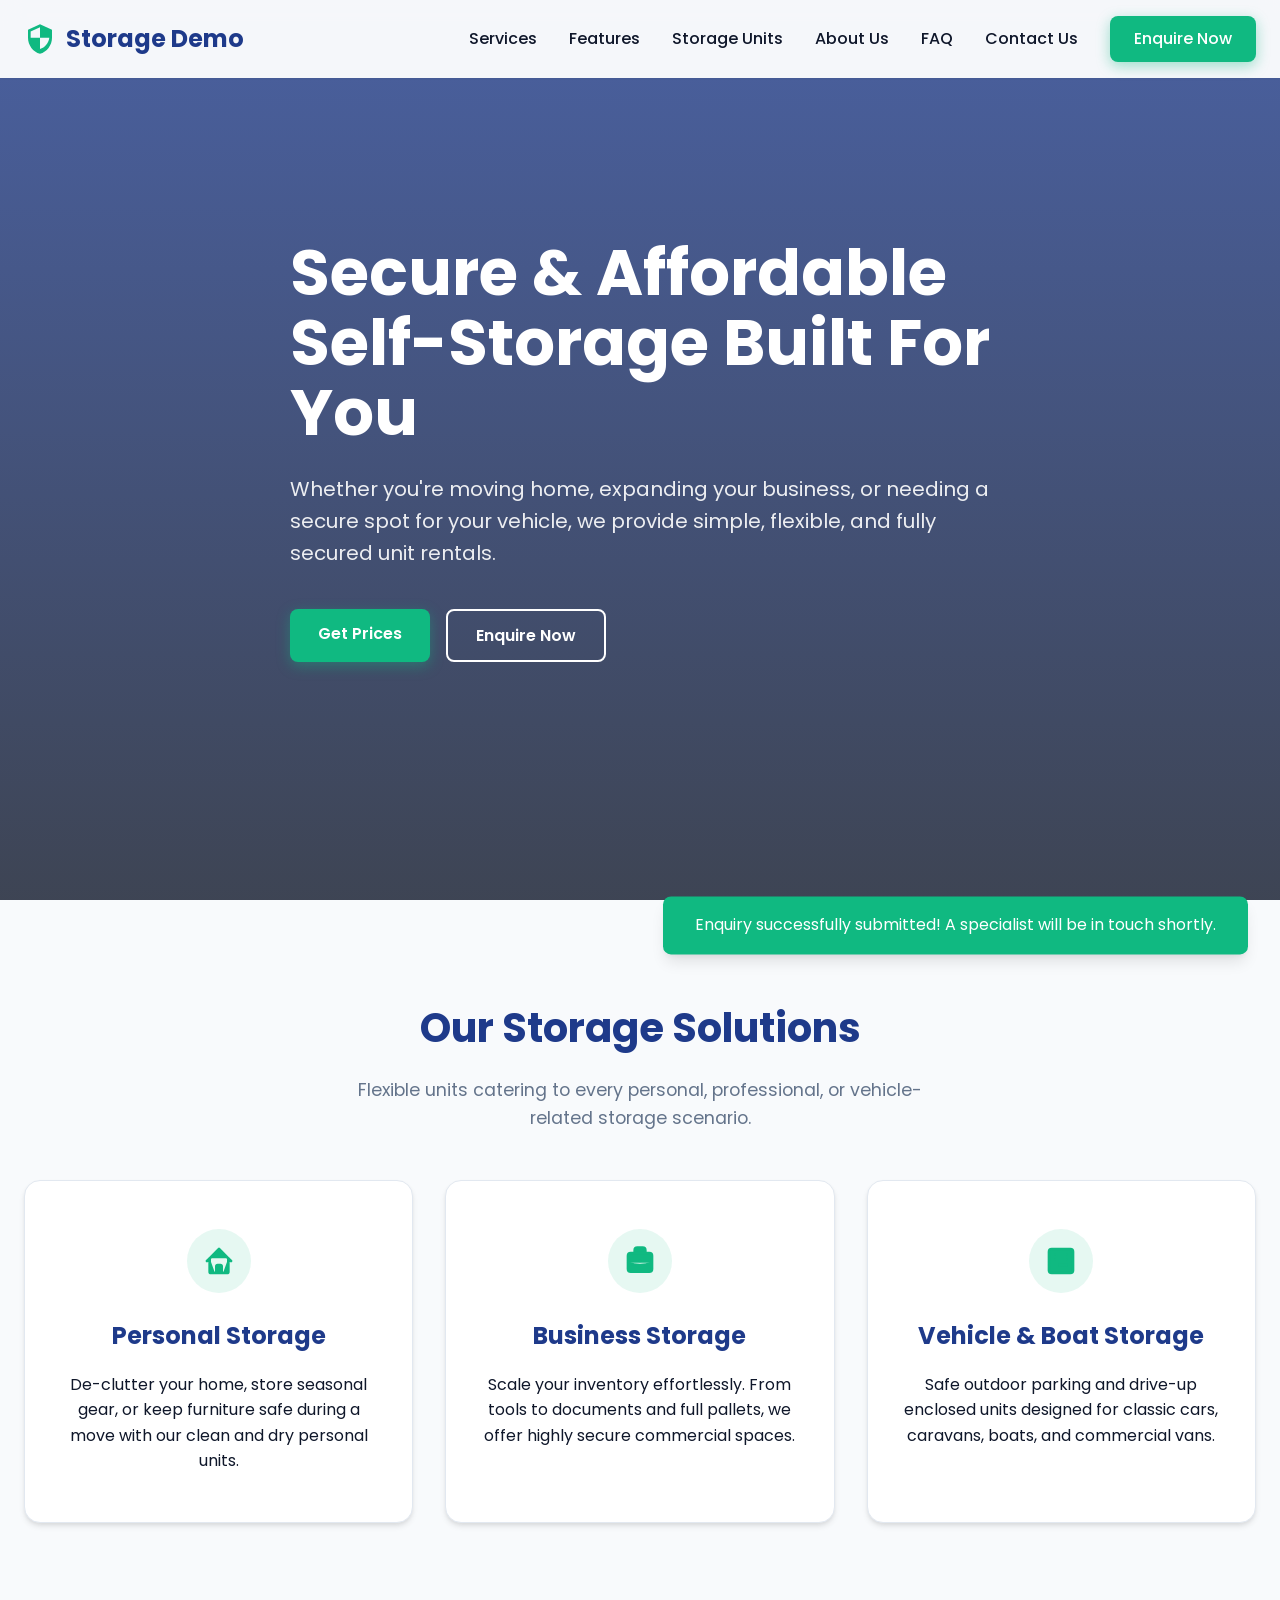
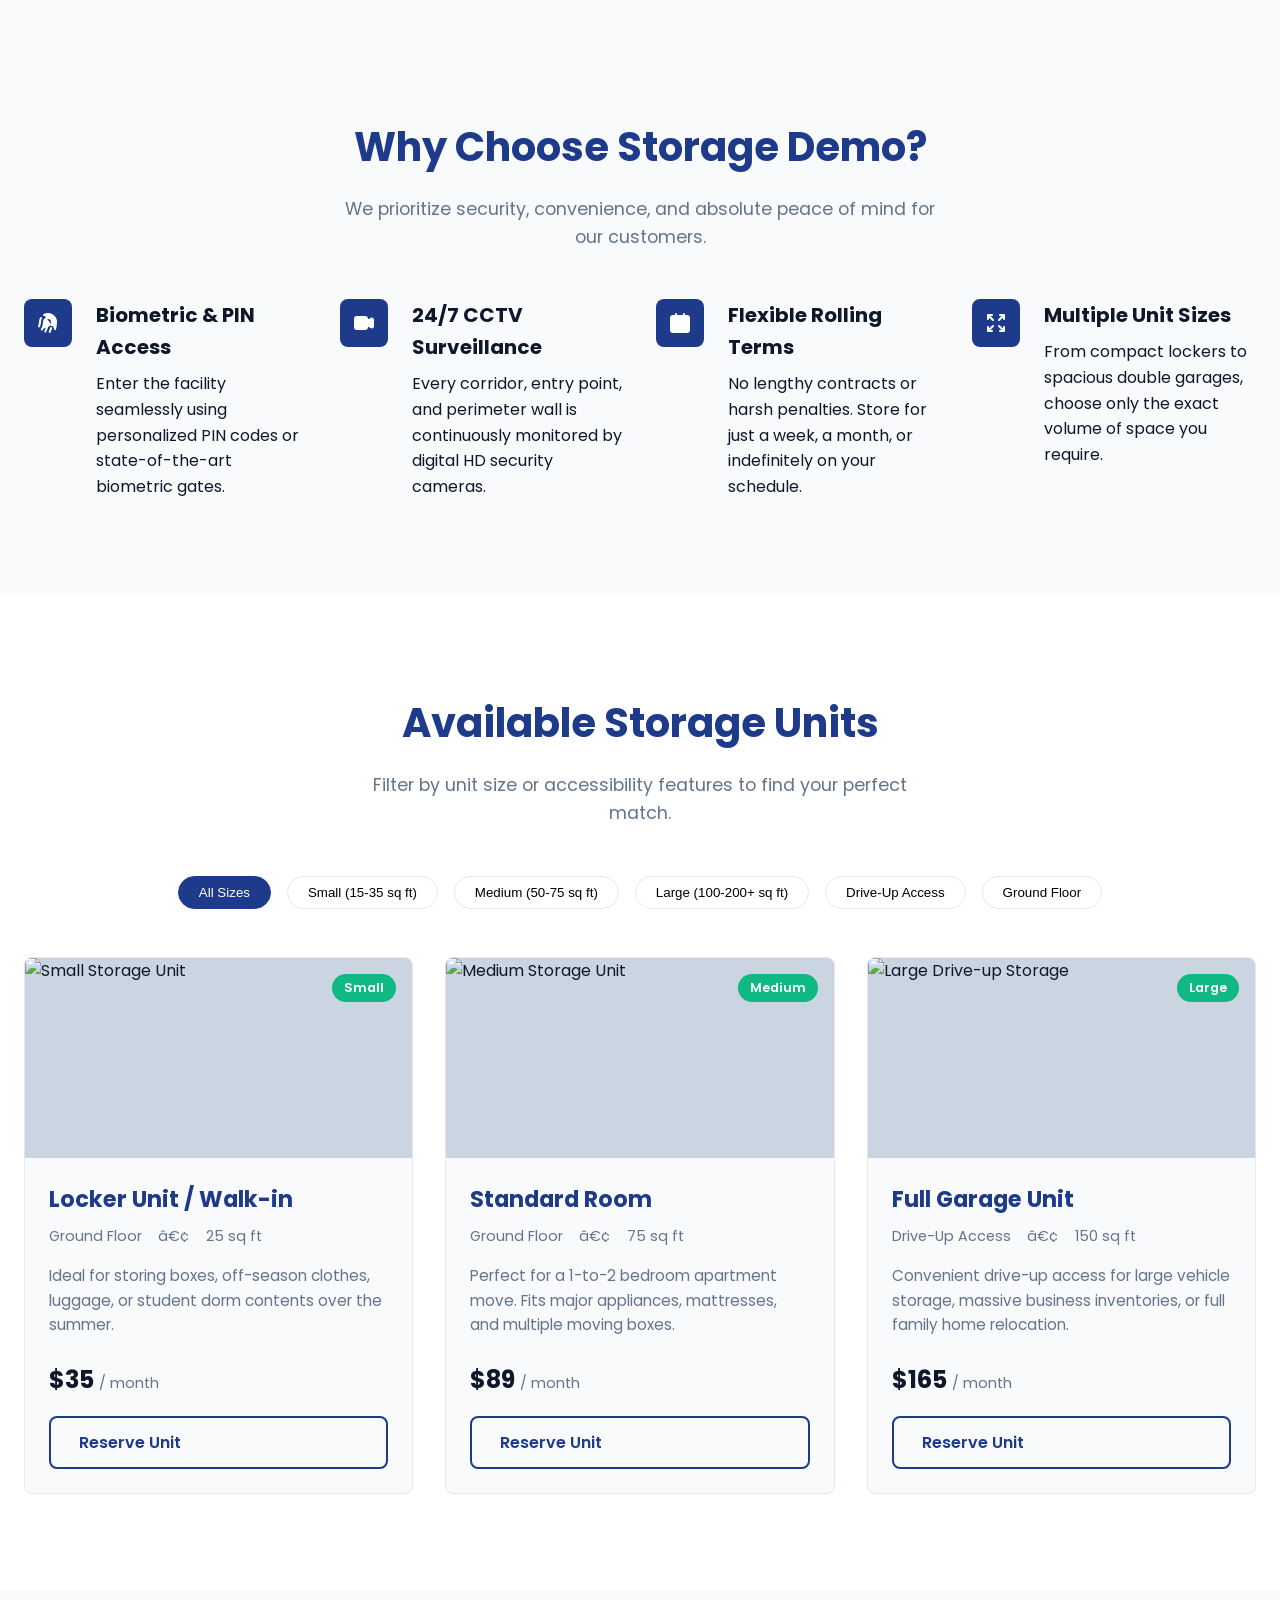
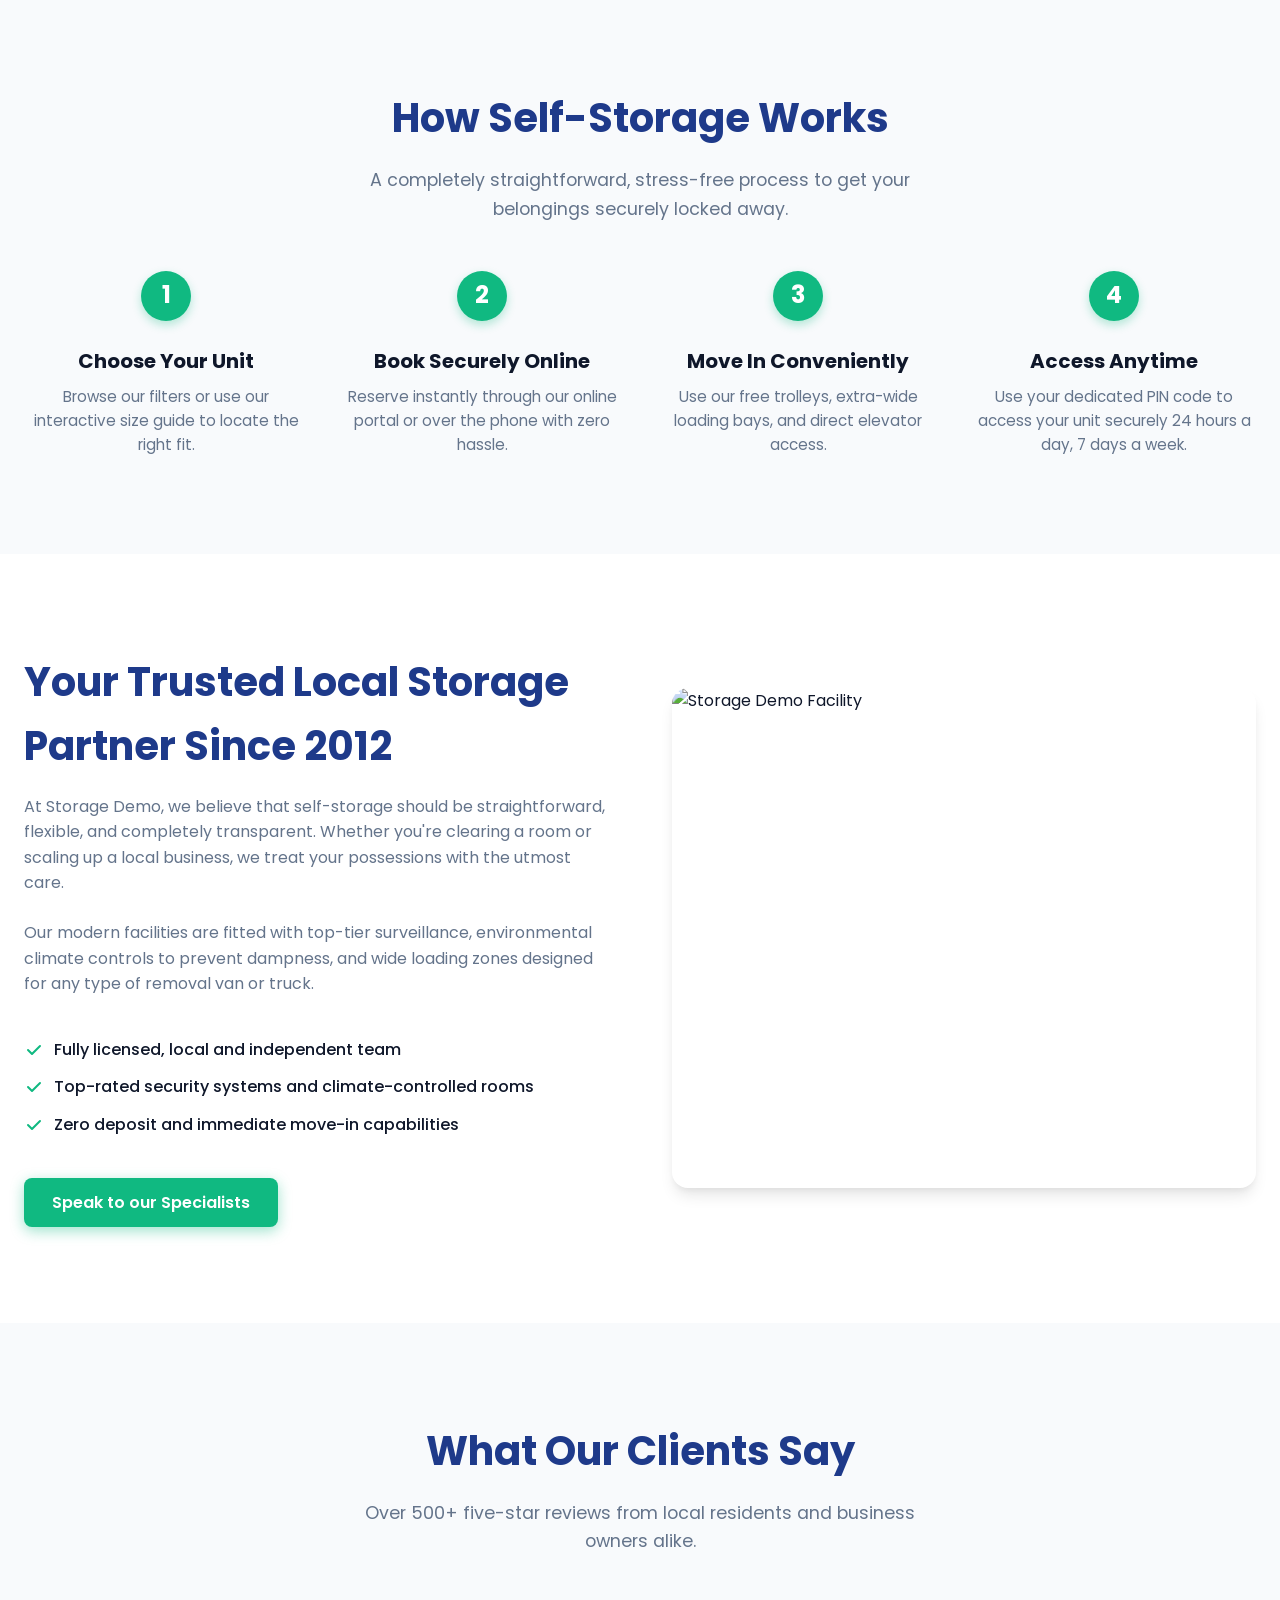
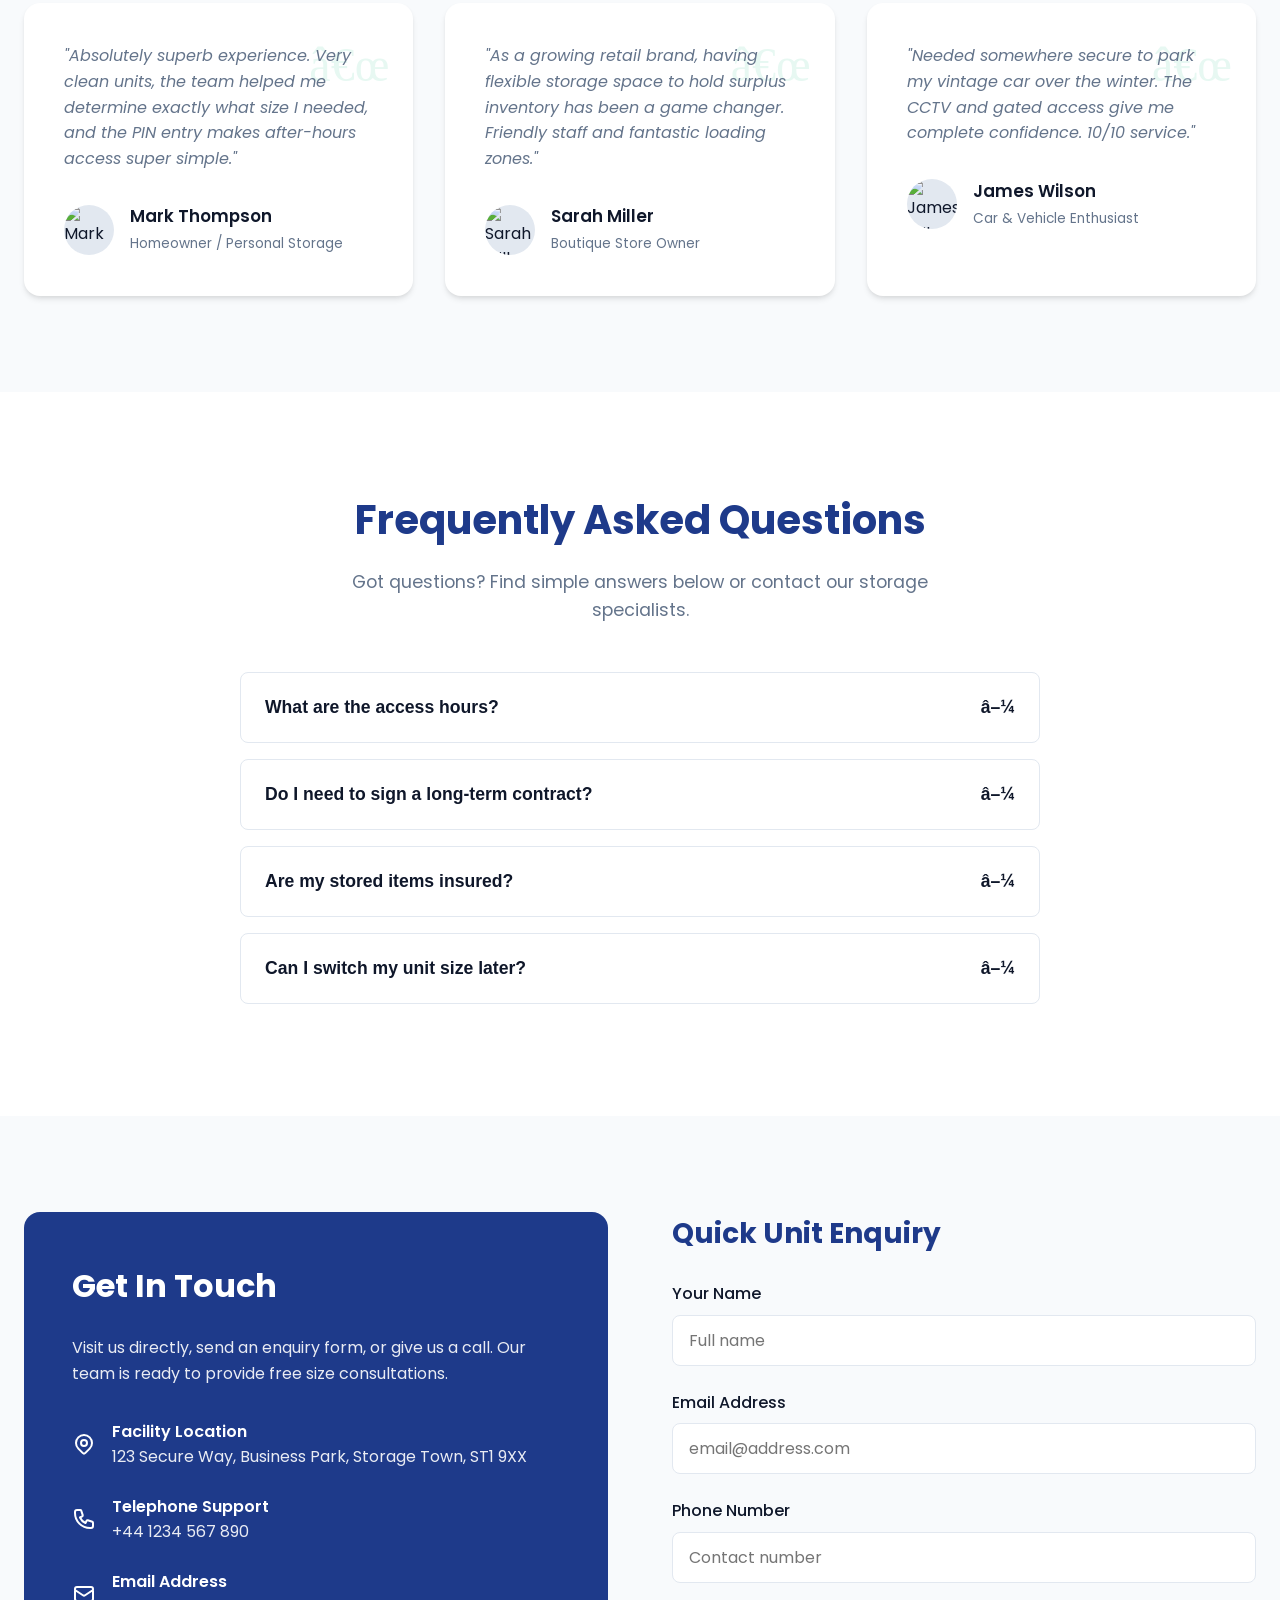
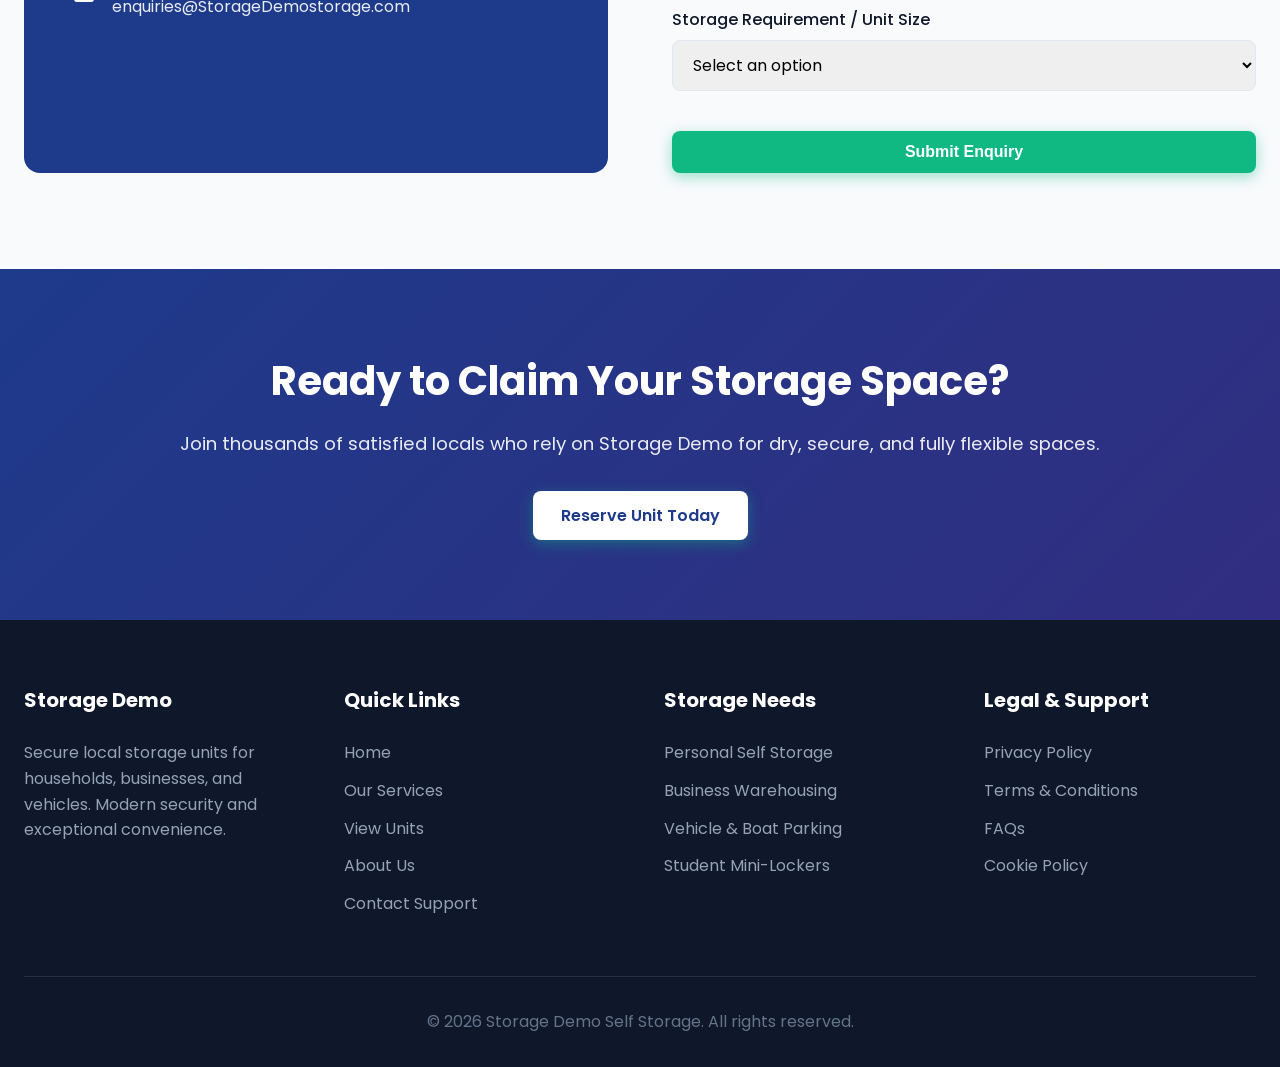
==== commit f34b637b: "updated code" ====
--- a/index.html
+++ b/index.html
@@ -1,4 +1,4 @@
-<!DOCTYPE html>
+﻿<!DOCTYPE html>
 <html lang="en">
 
 <head>
@@ -218,7 +218,7 @@
             <h4>Locker Unit / Walk-in</h4>
             <div class="unit-meta">
               <span>Ground Floor</span>
-              <span>•</span>
+              <span>â€¢</span>
               <span>25 sq ft</span>
             </div>
             <p style="color: var(--text-muted); margin-bottom: 1.5rem; font-size: 0.95rem;">Ideal for storing boxes,
@@ -239,7 +239,7 @@
             <h4>Standard Room</h4>
             <div class="unit-meta">
               <span>Ground Floor</span>
-              <span>•</span>
+              <span>â€¢</span>
               <span>75 sq ft</span>
             </div>
             <p style="color: var(--text-muted); margin-bottom: 1.5rem; font-size: 0.95rem;">Perfect for a 1-to-2 bedroom
@@ -260,7 +260,7 @@
             <h4>Full Garage Unit</h4>
             <div class="unit-meta">
               <span>Drive-Up Access</span>
-              <span>•</span>
+              <span>â€¢</span>
               <span>150 sq ft</span>
             </div>
             <p style="color: var(--text-muted); margin-bottom: 1.5rem; font-size: 0.95rem;">Convenient drive-up access
@@ -366,7 +366,7 @@
       <div class="testimonials-grid animate-on-scroll">
         <!-- Testimonial 1 -->
         <div class="testimonial-card">
-          <div class="quote-icon">“</div>
+          <div class="quote-icon">â€œ</div>
           <p style="color: var(--text-muted); font-style: italic; z-index: 2; position: relative;">"Absolutely superb
             experience. Very clean units, the team helped me determine exactly what size I needed, and the PIN entry
             makes after-hours access super simple."</p>
@@ -382,7 +382,7 @@
 
         <!-- Testimonial 2 -->
         <div class="testimonial-card">
-          <div class="quote-icon">“</div>
+          <div class="quote-icon">â€œ</div>
           <p style="color: var(--text-muted); font-style: italic; z-index: 2; position: relative;">"As a growing retail
             brand, having flexible storage space to hold surplus inventory has been a game changer. Friendly staff and
             fantastic loading zones."</p>
@@ -398,7 +398,7 @@
 
         <!-- Testimonial 3 -->
         <div class="testimonial-card">
-          <div class="quote-icon">“</div>
+          <div class="quote-icon">â€œ</div>
           <p style="color: var(--text-muted); font-style: italic; z-index: 2; position: relative;">"Needed somewhere
             secure to park my vintage car over the winter. The CCTV and gated access give me complete confidence. 10/10
             service."</p>
@@ -427,7 +427,7 @@
         <div class="accordion-item">
           <button class="accordion-header">
             What are the access hours?
-            <span class="icon-toggle">▼</span>
+            <span class="icon-toggle">â–¼</span>
           </button>
           <div class="accordion-content">
             <p>Our facility provides 24-hour access, 7 days a week for all standard and premium units. Each customer is
@@ -439,7 +439,7 @@
         <div class="accordion-item">
           <button class="accordion-header">
             Do I need to sign a long-term contract?
-            <span class="icon-toggle">▼</span>
+            <span class="icon-toggle">â–¼</span>
           </button>
           <div class="accordion-content">
             <p>Not at all! We operate on flexible, rolling agreements with a 7-day minimum rental period. You only pay
@@ -451,7 +451,7 @@
         <div class="accordion-item">
           <button class="accordion-header">
             Are my stored items insured?
-            <span class="icon-toggle">▼</span>
+            <span class="icon-toggle">â–¼</span>
           </button>
           <div class="accordion-content">
             <p>Yes. While we maintain a highly secure facility, we require all customers to carry active insurance for
@@ -463,7 +463,7 @@
         <div class="accordion-item">
           <button class="accordion-header">
             Can I switch my unit size later?
-            <span class="icon-toggle">▼</span>
+            <span class="icon-toggle">â–¼</span>
           </button>
           <div class="accordion-content">
             <p>Absolutely. If you find you need more or less space, our team makes it extremely simple to transfer to a
@@ -628,6 +628,11 @@
 
   <!-- Link Custom Script -->
   <script src="script.js"></script>
+  <!-- Mobile Sticky Footer -->
+  <div class="mobile-sticky-footer">
+    <a href="contact.html" class="sticky-btn sticky-book">Book Now</a>
+    <a href="enquire.html" class="sticky-btn sticky-enquire">Enquiry Now</a>
+  </div>
 </body>
 
-</html>+</html>
--- a/style.css
+++ b/style.css
@@ -215,13 +215,14 @@
 
 .hero-buttons {
   display: flex;
+  flex-wrap: wrap;
   gap: 1rem;
 }
 
 /* Services Cards Section */
 .services-grid {
   display: grid;
-  grid-template-columns: repeat(auto-fit, minmax(300px, 1fr));
+  grid-template-columns: repeat(auto-fit, minmax(min(100%, 300px), 1fr));
   gap: 2rem;
   margin-top: 3rem;
 }
@@ -269,7 +270,7 @@
 /* Features Section */
 .features-grid {
   display: grid;
-  grid-template-columns: repeat(auto-fit, minmax(250px, 1fr));
+  grid-template-columns: repeat(auto-fit, minmax(min(100%, 250px), 1fr));
   gap: 2rem;
 }
 
@@ -333,7 +334,7 @@
 
 .units-grid {
   display: grid;
-  grid-template-columns: repeat(auto-fill, minmax(320px, 1fr));
+  grid-template-columns: repeat(auto-fill, minmax(min(100%, 320px), 1fr));
   gap: 2rem;
 }
 
@@ -413,7 +414,7 @@
 /* Process Section */
 .process-grid {
   display: grid;
-  grid-template-columns: repeat(auto-fit, minmax(220px, 1fr));
+  grid-template-columns: repeat(auto-fit, minmax(min(100%, 220px), 1fr));
   gap: 2rem;
   position: relative;
 }
@@ -472,7 +473,7 @@
 /* Testimonials */
 .testimonials-grid {
   display: grid;
-  grid-template-columns: repeat(auto-fit, minmax(300px, 1fr));
+  grid-template-columns: repeat(auto-fit, minmax(min(100%, 300px), 1fr));
   gap: 2rem;
 }
 
@@ -636,7 +637,7 @@
 
 .footer-grid {
   display: grid;
-  grid-template-columns: repeat(auto-fit, minmax(200px, 1fr));
+  grid-template-columns: repeat(auto-fit, minmax(min(100%, 200px), 1fr));
   gap: 3rem;
   margin-bottom: 3rem;
 }
@@ -706,10 +707,34 @@
 }
 
 @media (max-width: 768px) {
+  section {
+    padding: 3.5rem 0;
+  }
+
+  .section-title {
+    font-size: 2rem;
+  }
+
+  .final-cta {
+    padding: 3rem 0;
+  }
+
+  .final-cta h2 {
+    font-size: 2rem !important;
+  }
+
   .hero h1 {
     font-size: 2.5rem;
   }
   
+  .about-img {
+    height: 350px;
+  }
+
+  .contact-info {
+    padding: 1.5rem;
+  }
+
   .nav-links {
     display: none;
     position: absolute;
@@ -730,3 +755,47 @@
     display: block;
   }
 }
+
+
+/* Mobile Sticky Footer */
+.mobile-sticky-footer {
+  display: none;
+  position: fixed;
+  bottom: 0;
+  left: 0;
+  width: 100%;
+  background: white;
+  box-shadow: 0 -2px 10px rgba(0,0,0,0.1);
+  z-index: 1000;
+  padding: 10px;
+  gap: 10px;
+}
+
+.sticky-btn {
+  flex: 1;
+  text-align: center;
+  padding: 12px 10px;
+  border-radius: var(--radius-md);
+  font-weight: 600;
+  font-size: 1rem;
+  transition: var(--transition);
+}
+
+.sticky-enquire {
+  background-color: var(--primary);
+  color: white;
+}
+
+.sticky-book {
+  background-color: var(--accent);
+  color: white;
+}
+
+@media (max-width: 768px) {
+  .mobile-sticky-footer {
+    display: flex;
+  }
+  body {
+    padding-bottom: 70px;
+  }
+}
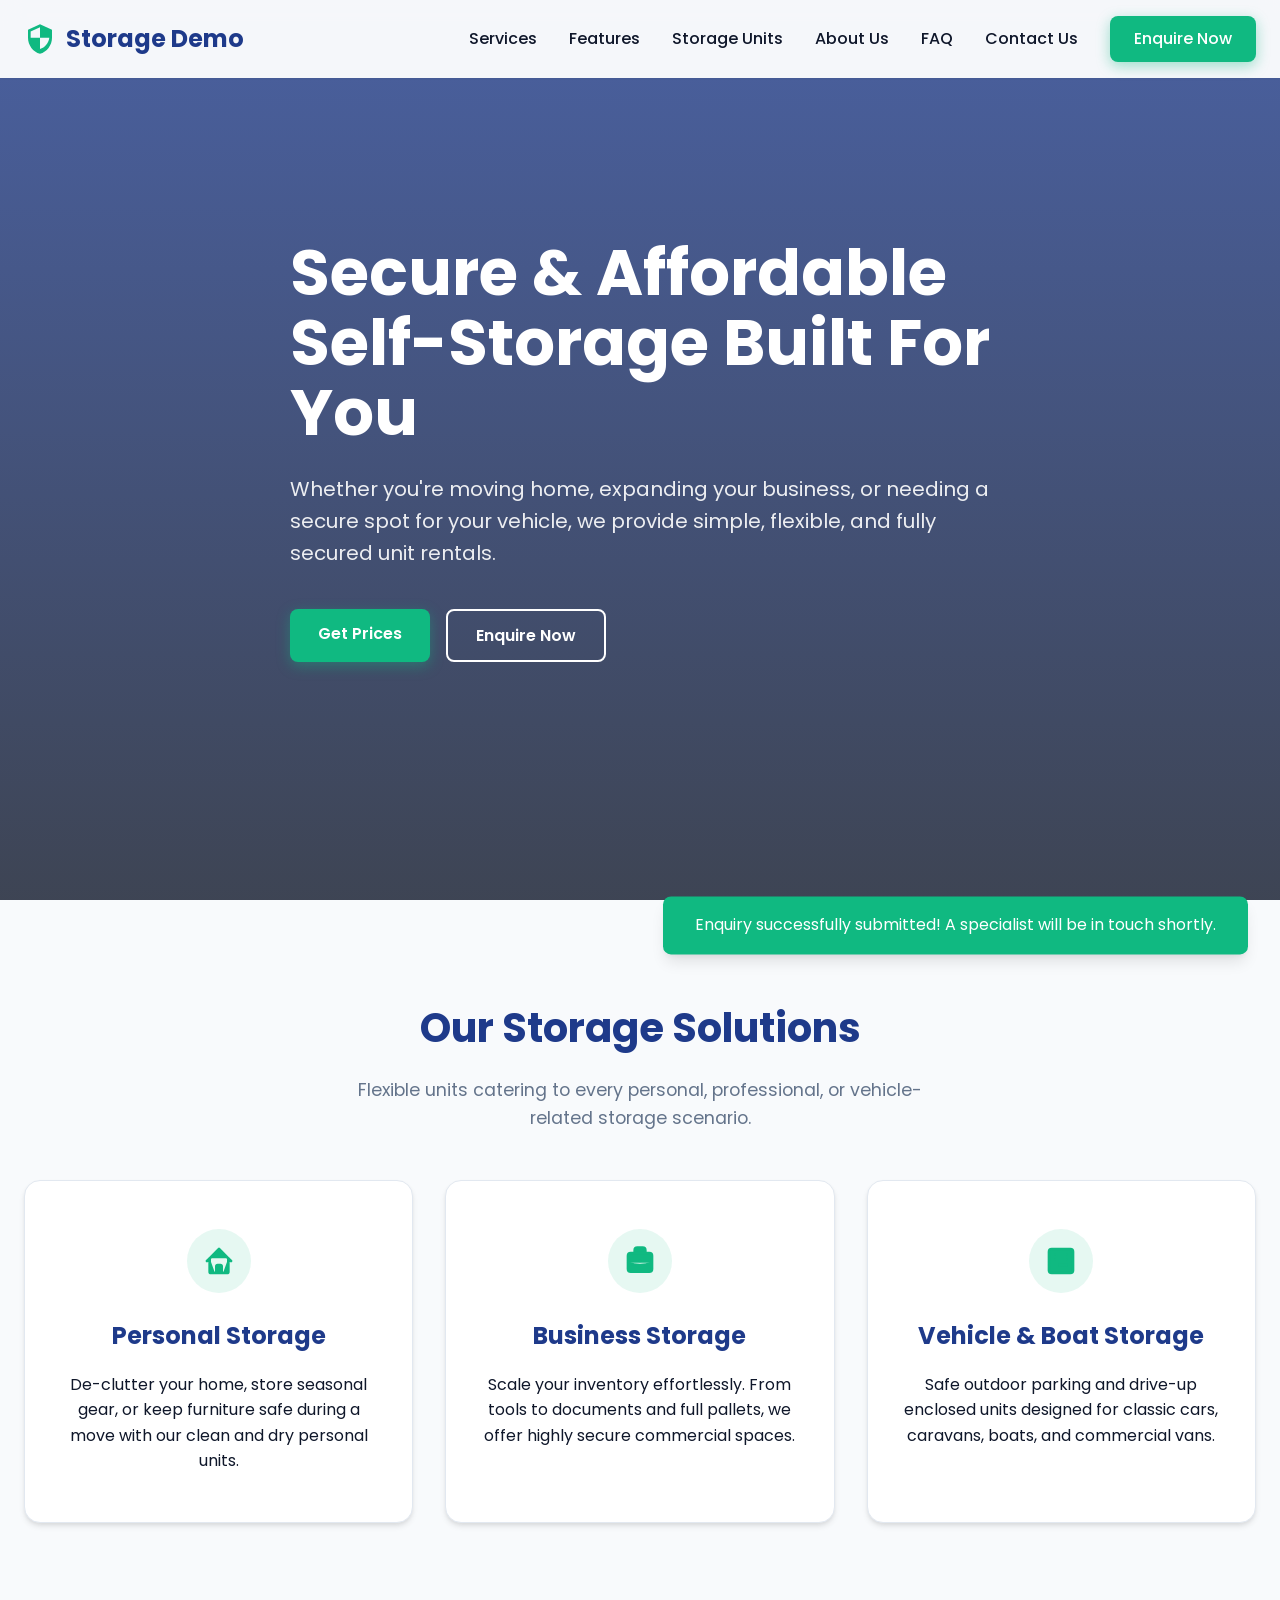
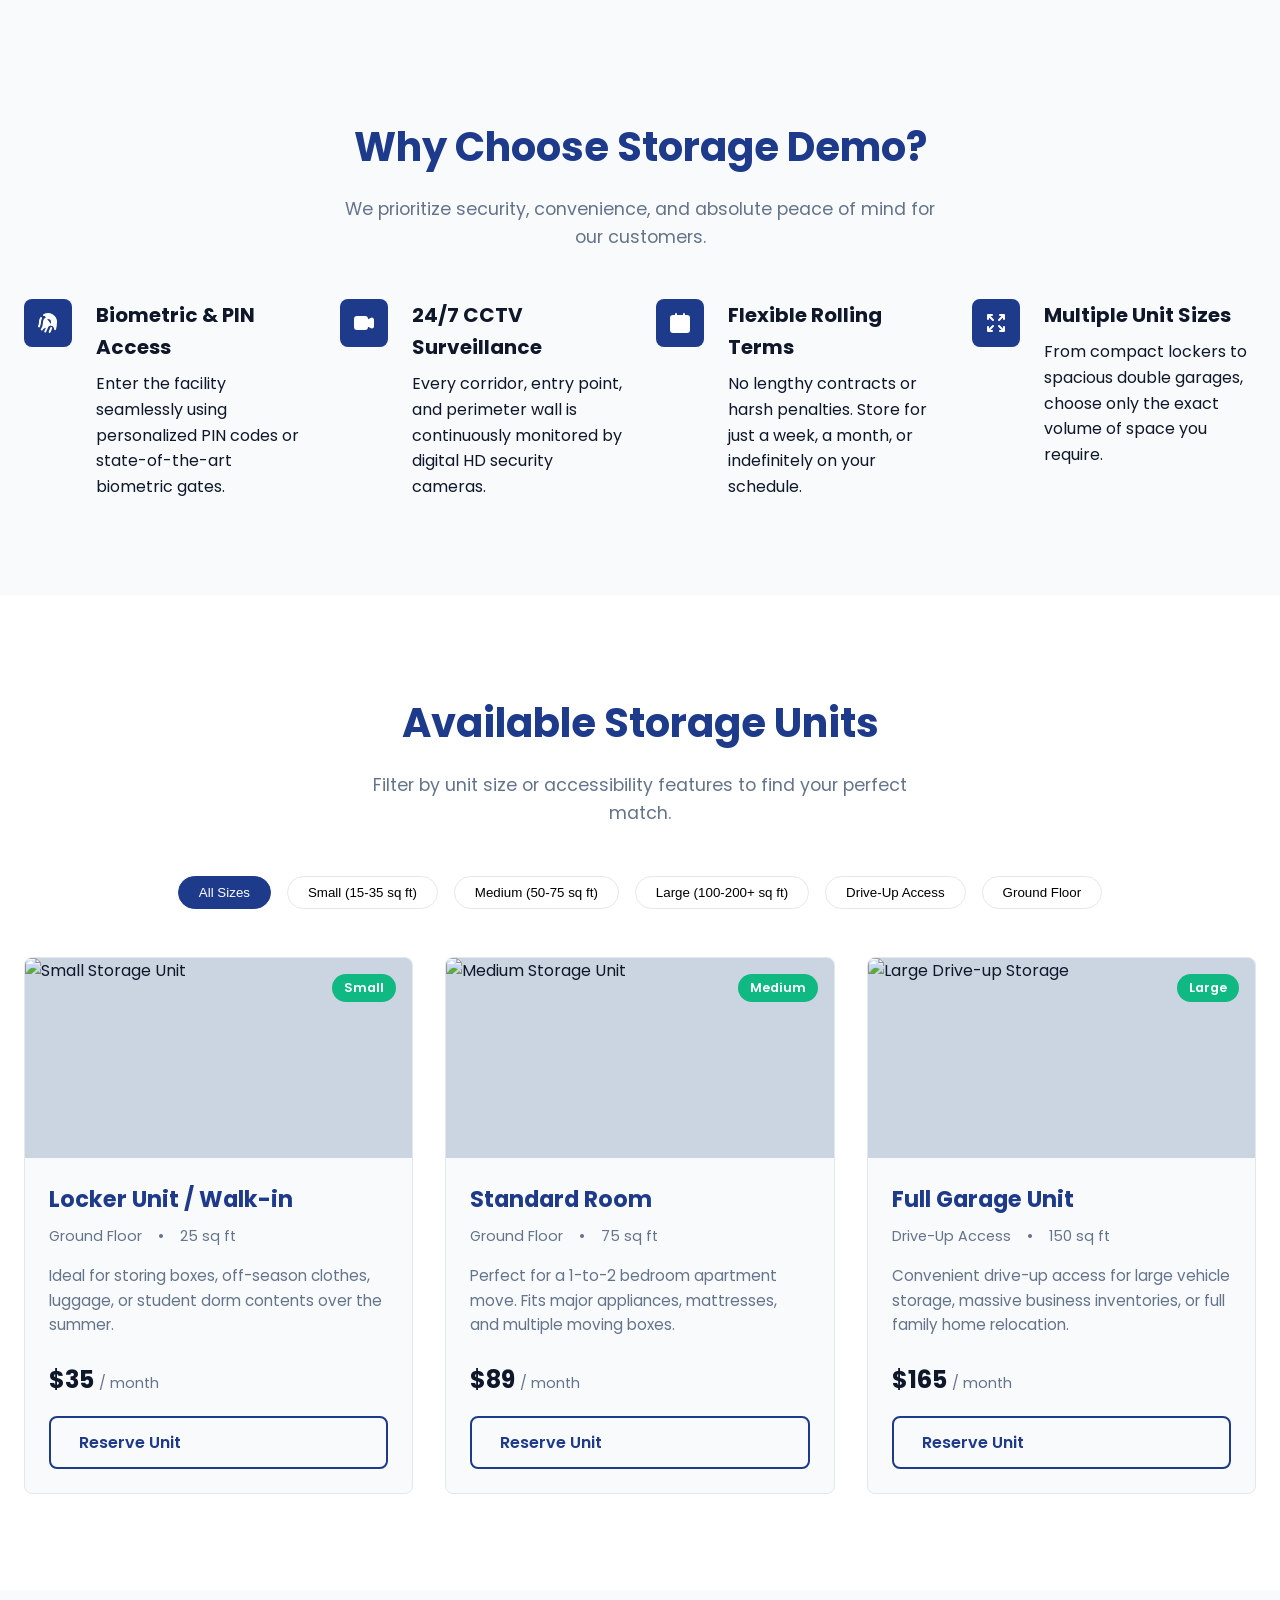
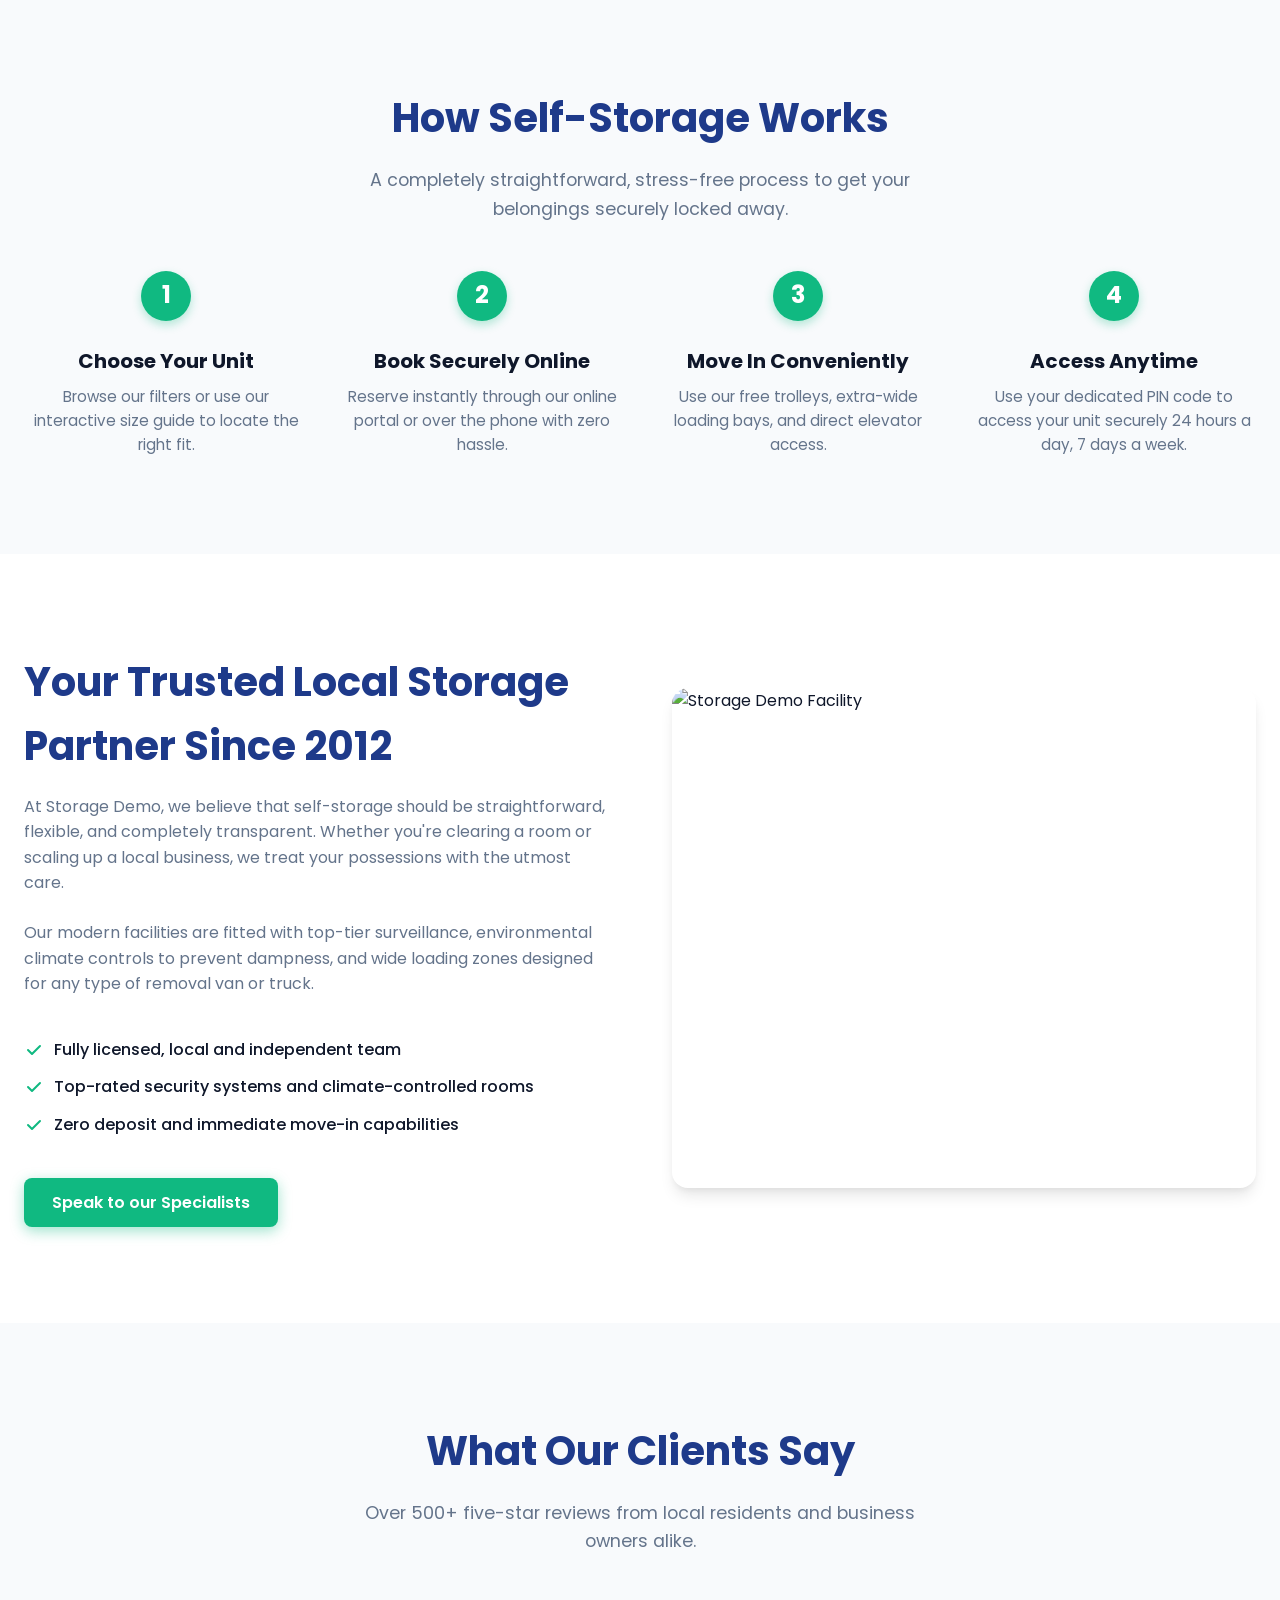
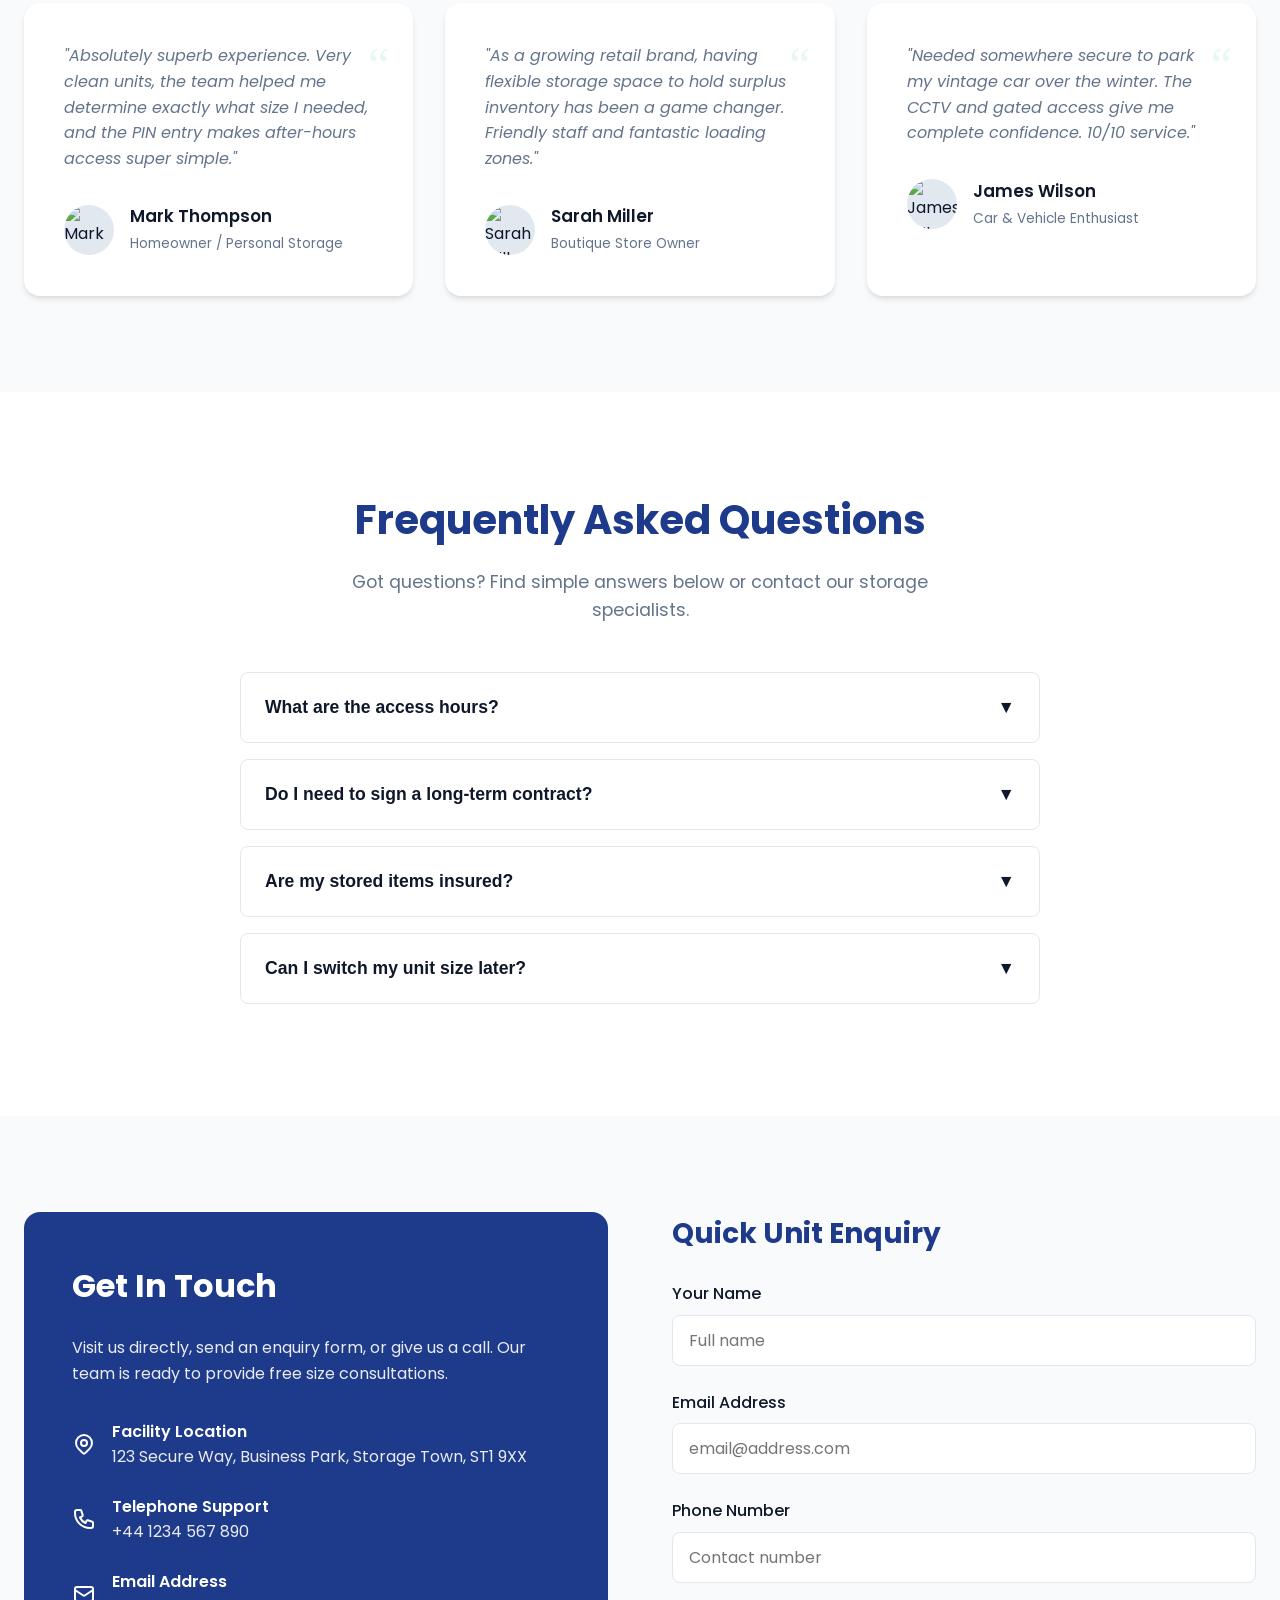
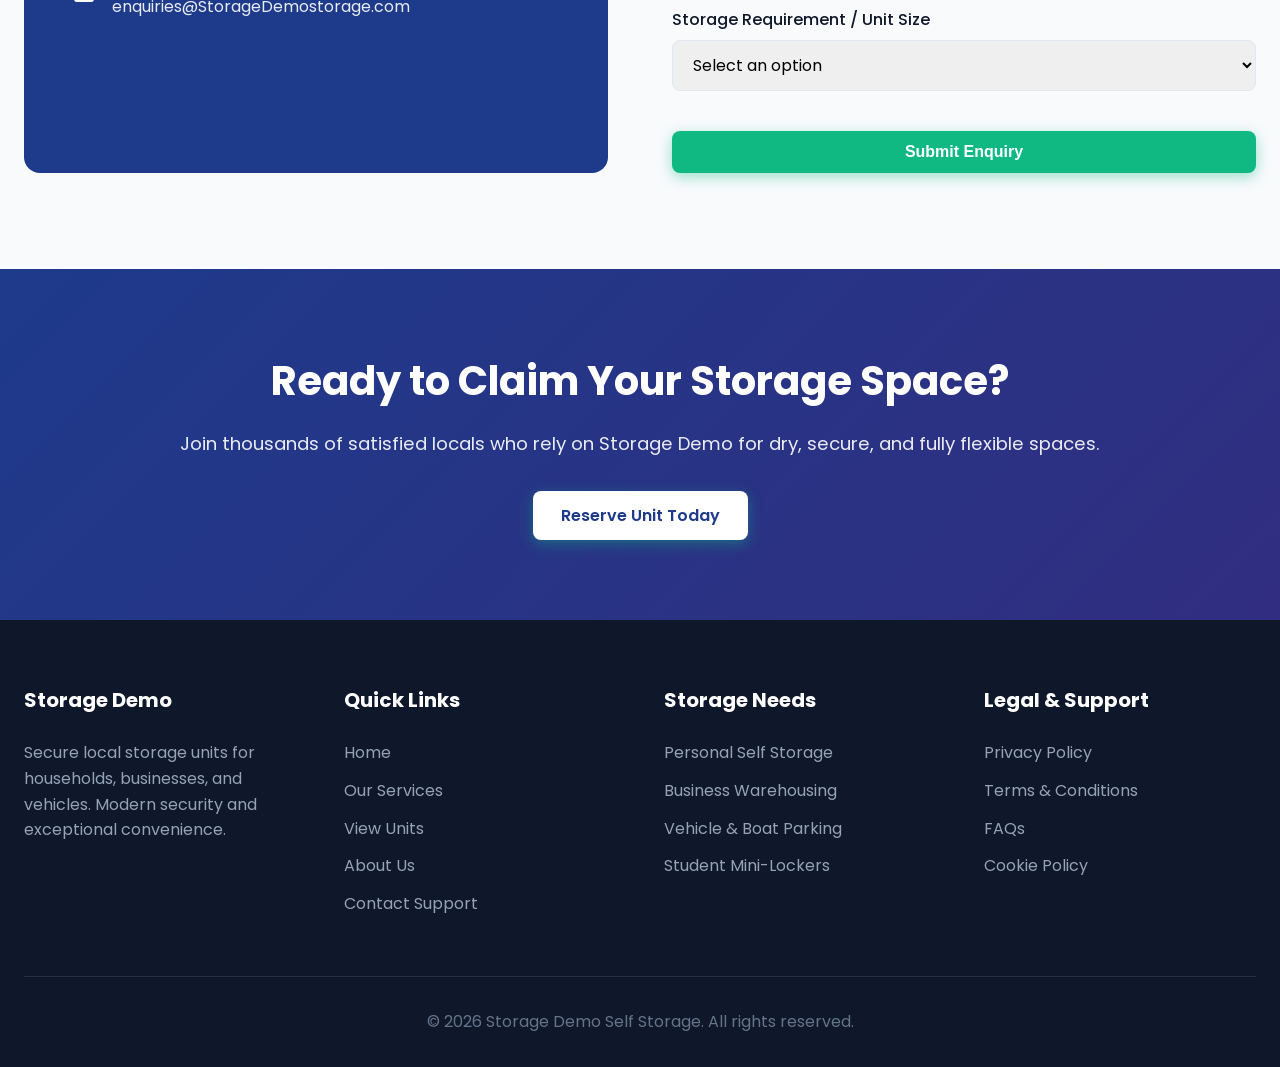
==== commit 2205f007: "new-changes" ====
--- a/index.html
+++ b/index.html
@@ -218,7 +218,7 @@
             <h4>Locker Unit / Walk-in</h4>
             <div class="unit-meta">
               <span>Ground Floor</span>
-              <span>â€¢</span>
+              <span>•</span>
               <span>25 sq ft</span>
             </div>
             <p style="color: var(--text-muted); margin-bottom: 1.5rem; font-size: 0.95rem;">Ideal for storing boxes,
@@ -239,7 +239,7 @@
             <h4>Standard Room</h4>
             <div class="unit-meta">
               <span>Ground Floor</span>
-              <span>â€¢</span>
+              <span>•</span>
               <span>75 sq ft</span>
             </div>
             <p style="color: var(--text-muted); margin-bottom: 1.5rem; font-size: 0.95rem;">Perfect for a 1-to-2 bedroom
@@ -260,7 +260,7 @@
             <h4>Full Garage Unit</h4>
             <div class="unit-meta">
               <span>Drive-Up Access</span>
-              <span>â€¢</span>
+              <span>•</span>
               <span>150 sq ft</span>
             </div>
             <p style="color: var(--text-muted); margin-bottom: 1.5rem; font-size: 0.95rem;">Convenient drive-up access
@@ -366,7 +366,7 @@
       <div class="testimonials-grid animate-on-scroll">
         <!-- Testimonial 1 -->
         <div class="testimonial-card">
-          <div class="quote-icon">â€œ</div>
+          <div class="quote-icon">“</div>
           <p style="color: var(--text-muted); font-style: italic; z-index: 2; position: relative;">"Absolutely superb
             experience. Very clean units, the team helped me determine exactly what size I needed, and the PIN entry
             makes after-hours access super simple."</p>
@@ -382,7 +382,7 @@
 
         <!-- Testimonial 2 -->
         <div class="testimonial-card">
-          <div class="quote-icon">â€œ</div>
+          <div class="quote-icon">“</div>
           <p style="color: var(--text-muted); font-style: italic; z-index: 2; position: relative;">"As a growing retail
             brand, having flexible storage space to hold surplus inventory has been a game changer. Friendly staff and
             fantastic loading zones."</p>
@@ -398,7 +398,7 @@
 
         <!-- Testimonial 3 -->
         <div class="testimonial-card">
-          <div class="quote-icon">â€œ</div>
+          <div class="quote-icon">“</div>
           <p style="color: var(--text-muted); font-style: italic; z-index: 2; position: relative;">"Needed somewhere
             secure to park my vintage car over the winter. The CCTV and gated access give me complete confidence. 10/10
             service."</p>
@@ -427,7 +427,7 @@
         <div class="accordion-item">
           <button class="accordion-header">
             What are the access hours?
-            <span class="icon-toggle">â–¼</span>
+            <span class="icon-toggle">▼</span>
           </button>
           <div class="accordion-content">
             <p>Our facility provides 24-hour access, 7 days a week for all standard and premium units. Each customer is
@@ -439,7 +439,7 @@
         <div class="accordion-item">
           <button class="accordion-header">
             Do I need to sign a long-term contract?
-            <span class="icon-toggle">â–¼</span>
+            <span class="icon-toggle">▼</span>
           </button>
           <div class="accordion-content">
             <p>Not at all! We operate on flexible, rolling agreements with a 7-day minimum rental period. You only pay
@@ -451,7 +451,7 @@
         <div class="accordion-item">
           <button class="accordion-header">
             Are my stored items insured?
-            <span class="icon-toggle">â–¼</span>
+            <span class="icon-toggle">▼</span>
           </button>
           <div class="accordion-content">
             <p>Yes. While we maintain a highly secure facility, we require all customers to carry active insurance for
@@ -463,7 +463,7 @@
         <div class="accordion-item">
           <button class="accordion-header">
             Can I switch my unit size later?
-            <span class="icon-toggle">â–¼</span>
+            <span class="icon-toggle">▼</span>
           </button>
           <div class="accordion-content">
             <p>Absolutely. If you find you need more or less space, our team makes it extremely simple to transfer to a
@@ -635,4 +635,4 @@
   </div>
 </body>
 
-</html>
+</html>
--- a/style.css
+++ b/style.css
@@ -1,4 +1,4 @@
-@import url('https://fonts.googleapis.com/css2?family=Poppins:wght@300;400;500;600;700&display=swap');
+﻿@import url('https://fonts.googleapis.com/css2?family=Poppins:wght@300;400;500;600;700&display=swap');
 
 :root {
   --primary: #1e3a8a; /* Deep modern blue */
@@ -29,11 +29,14 @@
   font-family: 'Poppins', sans-serif;
   color: var(--text-main);
   background-color: var(--bg-light);
+  overflow-x: hidden;
+  max-width: 100vw;
 }
 
 body {
   line-height: 1.6;
   overflow-x: hidden;
+  max-width: 100vw;
 }
 
 /* Base Styles & Typography */
@@ -588,6 +591,10 @@
   align-items: center;
   gap: 1rem;
   margin-bottom: 1.5rem;
+  word-break: break-word;
+}
+.contact-item > div {
+  width: calc(100% - 2.5rem);
 }
 
 .contact-form form {
@@ -730,7 +737,6 @@
   .about-img {
     height: 350px;
   }
-
   .contact-info {
     padding: 1.5rem;
   }
@@ -743,12 +749,32 @@
     width: 100%;
     background: white;
     flex-direction: column;
-    padding: 2rem 0;
+    padding: 1rem 0;
+    gap: 0;
+    align-items: stretch;
     box-shadow: var(--shadow-md);
   }
 
   .nav-links.active {
     display: flex;
+  }
+
+  .nav-links a {
+    padding: 1rem 2rem;
+    border-bottom: 1px solid var(--border-color);
+    width: 100%;
+    display: block;
+  }
+
+  .nav-links a::after {
+    display: none;
+  }
+
+  .nav-links .btn {
+    margin: 1rem 2rem;
+    width: calc(100% - 4rem);
+    text-align: center;
+    border-bottom: none;
   }
 
   .hamburger {
@@ -773,12 +799,18 @@
 
 .sticky-btn {
   flex: 1;
+  display: flex;
+  align-items: center;
+  justify-content: center;
   text-align: center;
-  padding: 12px 10px;
+  padding: 14px 10px;
   border-radius: var(--radius-md);
   font-weight: 600;
-  font-size: 1rem;
-  transition: var(--transition);
+  font-size: 1.05rem;
+  transition: var(--transition);
+  text-decoration: none;
+  color: white !important;
+  box-shadow: var(--shadow-sm);
 }
 
 .sticky-enquire {
@@ -799,3 +831,4 @@
     padding-bottom: 70px;
   }
 }
+
